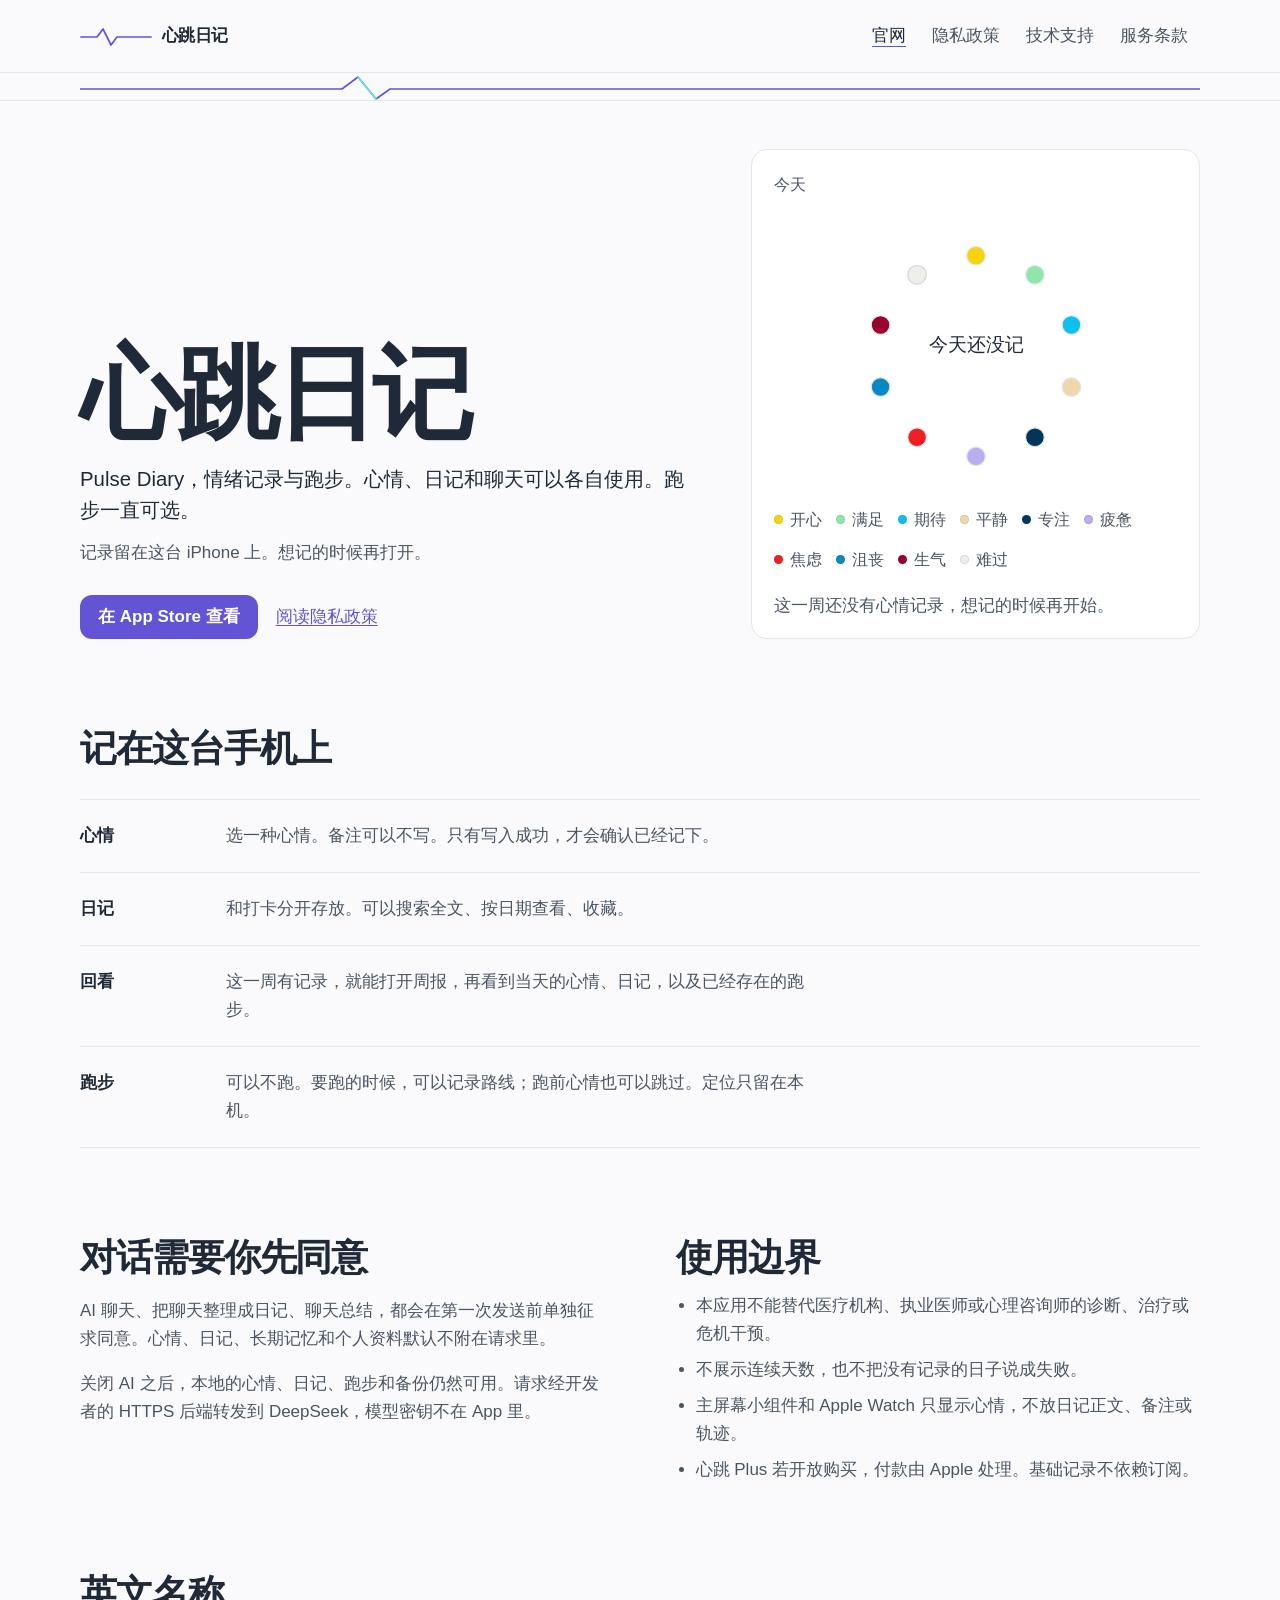
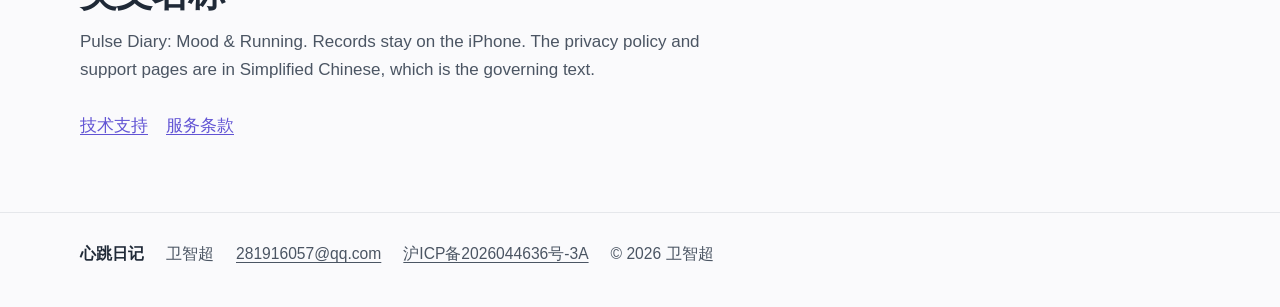
==== index.html @ 22ca3e9a "发布心跳日记官网、隐私政策与技术支持页。 给 App Store 和访客一组固定地址，正文与 App 内政策对齐。  Co-authored-by: Cursor <cursoragent@curso" ====
<!DOCTYPE html>
<html lang="zh-Hans">
<head>
  <meta charset="utf-8">
  <meta name="viewport" content="width=device-width, initial-scale=1">
  <title>心跳日记</title>
  <meta name="description" content="心跳日记是一款 iPhone 应用，用来记录心情、写日记，也可以跑步。记录留在这台手机上。">
  <meta name="theme-color" content="#FAFAFC">
  <link rel="icon" href="favicon.svg" type="image/svg+xml">
  <link rel="canonical" href="https://weizhichao1027-collab.github.io/heartbeat-diary/">
  <link rel="stylesheet" href="assets/site.css">
</head>
<body>
  <a class="skip" href="#content">跳到正文</a>
  <header class="site-header">
    <div class="wrap">
      <a class="brand" href="./">
        <svg viewBox="0 0 72 22" aria-hidden="true">
          <path d="M1 12h16l6-8 8 16 6-8h34" fill="none" stroke="#6254D4" stroke-width="1.7" stroke-linecap="round" stroke-linejoin="round"/>
        </svg>
        心跳日记
      </a>
      <nav class="nav" aria-label="网站">
        <a href="./" aria-current="page">官网</a>
        <a href="privacy/">隐私政策</a>
        <a href="support/">技术支持</a>
        <a href="terms/">服务条款</a>
      </nav>
    </div>
  </header>
  <div class="pulse-rule" aria-hidden="true">
    <svg viewBox="0 0 1120 28" preserveAspectRatio="none">
      <path d="M0 16H240l22 0 16-12 18 22 14-10H1120" fill="none" stroke="#6254D4" stroke-width="1.6" stroke-linejoin="round" stroke-linecap="round"/>
      <path d="M278 4l18 22" fill="none" stroke="#5BEFD4" stroke-width="1.6" stroke-linecap="round"/>
    </svg>
  </div>
  <main id="content">
    <div class="wrap">
      <section class="cover">
        <div>
          <h1>心跳日记</h1>
          <p class="lede">Pulse Diary，情绪记录与跑步。心情、日记和聊天可以各自使用。跑步一直可选。</p>
          <p class="note">记录留在这台 iPhone 上。想记的时候再打开。</p>
          <div class="actions">
            <a class="button" href="https://apps.apple.com/cn/app/id6761840824">在 App Store 查看</a>
            <a href="privacy/">阅读隐私政策</a>
          </div>
        </div>
        <aside class="sheet" aria-label="今天的记录示例">
          <p class="kicker">今天</p>
          <svg class="ring" viewBox="0 0 240 240" role="img" aria-label="十种心情围成一圈，中间写着今天还没记">
            <circle cx="120" cy="34" r="8" fill="#F7D30C" stroke="#E5E7EB"/>
            <circle cx="170.5" cy="50.4" r="8" fill="#8FE6AB" stroke="#E5E7EB"/>
            <circle cx="201.8" cy="93.4" r="8" fill="#0EC0F0" stroke="#E5E7EB"/>
            <circle cx="201.8" cy="146.6" r="8" fill="#EED7AB" stroke="#E5E7EB"/>
            <circle cx="170.5" cy="189.6" r="8" fill="#013656" stroke="#E5E7EB"/>
            <circle cx="120" cy="206" r="8" fill="#B9AFED" stroke="#E5E7EB"/>
            <circle cx="69.5" cy="189.6" r="8" fill="#F01F22" stroke="#E5E7EB"/>
            <circle cx="38.2" cy="146.6" r="8" fill="#0989C3" stroke="#E5E7EB"/>
            <circle cx="38.2" cy="93.4" r="8" fill="#99022E" stroke="#E5E7EB"/>
            <circle cx="69.5" cy="50.4" r="8" fill="#EEEFEA" stroke="#D1D5DB"/>
            <text x="120" y="116" text-anchor="middle" fill="#1F2937" font-size="16" font-family="PingFang SC, sans-serif">今天还没记</text>
          </svg>
          <ul class="moods">
            <li><span class="dot" style="background:#F7D30C"></span>开心</li>
            <li><span class="dot" style="background:#8FE6AB"></span>满足</li>
            <li><span class="dot" style="background:#0EC0F0"></span>期待</li>
            <li><span class="dot" style="background:#EED7AB"></span>平静</li>
            <li><span class="dot" style="background:#013656"></span>专注</li>
            <li><span class="dot" style="background:#B9AFED"></span>疲惫</li>
            <li><span class="dot" style="background:#F01F22"></span>焦虑</li>
            <li><span class="dot" style="background:#0989C3"></span>沮丧</li>
            <li><span class="dot" style="background:#99022E"></span>生气</li>
            <li><span class="dot" style="background:#EEEFEA"></span>难过</li>
          </ul>
          <p class="quiet">这一周还没有心情记录，想记的时候再开始。</p>
        </aside>
      </section>

      <section class="band">
        <h2>记在这台手机上</h2>
        <dl class="facts">
          <div>
            <dt>心情</dt>
            <dd>选一种心情。备注可以不写。只有写入成功，才会确认已经记下。</dd>
          </div>
          <div>
            <dt>日记</dt>
            <dd>和打卡分开存放。可以搜索全文、按日期查看、收藏。</dd>
          </div>
          <div>
            <dt>回看</dt>
            <dd>这一周有记录，就能打开周报，再看到当天的心情、日记，以及已经存在的跑步。</dd>
          </div>
          <div>
            <dt>跑步</dt>
            <dd>可以不跑。要跑的时候，可以记录路线；跑前心情也可以跳过。定位只留在本机。</dd>
          </div>
        </dl>
      </section>

      <section class="split">
        <div>
          <h2>对话需要你先同意</h2>
          <p>AI 聊天、把聊天整理成日记、聊天总结，都会在第一次发送前单独征求同意。心情、日记、长期记忆和个人资料默认不附在请求里。</p>
          <p>关闭 AI 之后，本地的心情、日记、跑步和备份仍然可用。请求经开发者的 HTTPS 后端转发到 DeepSeek，模型密钥不在 App 里。</p>
        </div>
        <div>
          <h2>使用边界</h2>
          <ul>
            <li>本应用不能替代医疗机构、执业医师或心理咨询师的诊断、治疗或危机干预。</li>
            <li>不展示连续天数，也不把没有记录的日子说成失败。</li>
            <li>主屏幕小组件和 Apple Watch 只显示心情，不放日记正文、备注或轨迹。</li>
            <li>心跳 Plus 若开放购买，付款由 Apple 处理。基础记录不依赖订阅。</li>
          </ul>
        </div>
      </section>

      <section class="band">
        <h2>英文名称</h2>
        <p class="note">Pulse Diary: Mood &amp; Running. Records stay on the iPhone. The privacy policy and support pages are in Simplified Chinese, which is the governing text.</p>
        <div class="actions">
          <a href="support/">技术支持</a>
          <a href="terms/">服务条款</a>
        </div>
      </section>
    </div>
  </main>
  <footer class="site-footer">
    <div class="wrap">
      <strong>心跳日记</strong>
      <span>卫智超</span>
      <a href="mailto:281916057@qq.com">281916057@qq.com</a>
      <a href="https://beian.miit.gov.cn/">沪ICP备2026044636号-3A</a>
      <span>© 2026 卫智超</span>
    </div>
  </footer>
</body>
</html>
---- assets/site.css ----
:root {
  --bg: #fafafc;
  --ink: #1f2937;
  --muted: #4b5563;
  --line: #e5e7eb;
  --card: #ffffff;
  --accent: #6254d4;
  --mint: #5befd4;
  --page: 1120px;
  --measure: 68ch;
  color-scheme: light;
  font-family: "SF Pro Rounded", "SF Pro Text", "PingFang SC", "Hiragino Sans GB", "Noto Sans SC", "Microsoft YaHei", sans-serif;
  font-size: 17px;
  line-height: 1.65;
  color: var(--ink);
  background: var(--bg);
}

*,
*::before,
*::after {
  box-sizing: border-box;
}

html {
  scroll-behavior: smooth;
  scroll-padding-top: 120px;
}

body {
  margin: 0;
  min-height: 100vh;
}

img,
svg {
  display: block;
  max-width: 100%;
}

a {
  color: var(--accent);
  text-decoration-thickness: 1px;
  text-underline-offset: 0.18em;
}

a:hover {
  text-decoration-thickness: 2px;
}

:focus-visible {
  outline: 2px solid var(--accent);
  outline-offset: 3px;
}

.skip {
  position: absolute;
  inset-inline-start: 16px;
  top: 8px;
  z-index: 5;
  transform: translateY(-140%);
  background: var(--ink);
  color: var(--bg);
  padding: 10px 14px;
  border-radius: 8px;
  text-decoration: none;
}

.skip:focus {
  transform: none;
}

.wrap {
  width: min(var(--page), calc(100% - 40px));
  margin-inline: auto;
}

.site-header {
  position: sticky;
  top: 0;
  z-index: 4;
  background: color-mix(in srgb, var(--bg) 92%, white);
  border-bottom: 1px solid var(--line);
}

.site-header .wrap {
  display: flex;
  flex-wrap: wrap;
  align-items: center;
  justify-content: space-between;
  gap: 8px 28px;
  min-height: 72px;
}

.brand {
  display: inline-flex;
  align-items: center;
  gap: 10px;
  min-height: 44px;
  color: var(--ink);
  font-weight: 700;
  letter-spacing: -0.03em;
  text-decoration: none;
}

.brand svg {
  width: 72px;
  height: 22px;
  flex: none;
}

.nav {
  display: flex;
  flex-wrap: wrap;
  align-items: center;
  gap: 2px;
}

.nav a {
  display: inline-flex;
  align-items: center;
  min-height: 44px;
  padding-inline: 12px;
  color: var(--muted);
  text-decoration: none;
}

.nav a[aria-current="page"] {
  color: var(--ink);
  text-decoration: underline;
  text-decoration-color: var(--accent);
  text-underline-offset: 0.28em;
}

.pulse-rule {
  height: 28px;
  border-bottom: 1px solid var(--line);
  background:
    linear-gradient(var(--bg), var(--bg)) padding-box;
}

.pulse-rule svg {
  width: min(var(--page), calc(100% - 40px));
  height: 28px;
  margin-inline: auto;
}

main {
  padding-block: 48px 72px;
}

.cover {
  display: grid;
  grid-template-columns: minmax(0, 1.15fr) minmax(280px, 0.85fr);
  gap: 56px 64px;
  align-items: end;
}

h1 {
  margin: 0;
  font-size: clamp(3.4rem, 8vw, 6.4rem);
  line-height: 0.92;
  letter-spacing: -0.045em;
  font-weight: 700;
}

.lede {
  max-width: 38rem;
  margin: 22px 0 0;
  font-size: 1.2rem;
  line-height: 1.55;
}

.note {
  max-width: 38rem;
  margin: 12px 0 0;
  color: var(--muted);
}

.actions {
  display: flex;
  flex-wrap: wrap;
  align-items: center;
  gap: 10px 18px;
  margin-top: 28px;
}

.button {
  display: inline-flex;
  align-items: center;
  justify-content: center;
  min-height: 44px;
  padding: 0 18px;
  border-radius: 12px;
  background: var(--accent);
  color: white;
  font-weight: 600;
  text-decoration: none;
}

.button:hover {
  background: #5146c4;
  text-decoration: none;
}

.sheet {
  border: 1px solid var(--line);
  border-radius: 16px;
  background: var(--card);
  padding: 22px 22px 18px;
}

.sheet p {
  margin: 0;
}

.sheet .kicker {
  color: var(--muted);
  font-size: 0.92rem;
}

.ring {
  width: min(100%, 280px);
  margin: 18px auto 8px;
}

.moods {
  display: flex;
  flex-wrap: wrap;
  gap: 8px 14px;
  margin: 8px 0 0;
  padding: 0;
  list-style: none;
}

.moods li {
  display: inline-flex;
  align-items: center;
  gap: 7px;
  min-height: 32px;
  color: var(--muted);
  font-size: 0.92rem;
}

.dot {
  width: 9px;
  height: 9px;
  border-radius: 50%;
  border: 1px solid color-mix(in srgb, var(--ink) 12%, transparent);
  flex: none;
}

.sheet .quiet {
  margin-top: 16px;
  color: var(--muted);
}

.band {
  margin-top: 88px;
}

h2 {
  margin: 0 0 8px;
  font-size: clamp(1.7rem, 3vw, 2.15rem);
  line-height: 1.2;
  letter-spacing: -0.03em;
}

.facts {
  margin: 28px 0 0;
  padding: 0;
}

.facts > div {
  display: grid;
  grid-template-columns: 7.5rem minmax(0, 1fr);
  gap: 18px;
  padding-block: 22px;
  border-top: 1px solid var(--line);
}

.facts > div:last-child {
  border-bottom: 1px solid var(--line);
}

.facts dt {
  font-weight: 700;
}

.facts dd {
  margin: 0;
  color: var(--muted);
  max-width: 62ch;
}

.split {
  display: grid;
  grid-template-columns: 1fr 1fr;
  gap: 48px 72px;
  margin-top: 88px;
}

.split p,
.prose p,
.stack p {
  color: var(--muted);
  max-width: var(--measure);
}

.split ul,
.prose ul {
  margin: 12px 0 0;
  padding-inline-start: 1.15rem;
  color: var(--muted);
  max-width: var(--measure);
}

.split li + li,
.prose li + li {
  margin-top: 8px;
}

.doc-title {
  max-width: calc(190px + 48px + var(--measure));
  margin-bottom: 36px;
}

.doc-title h1,
.doc h1 {
  font-size: clamp(2.4rem, 5vw, 3.6rem);
  letter-spacing: -0.04em;
}

.doc {
  display: grid;
  grid-template-columns: 190px minmax(0, var(--measure));
  gap: 48px;
  align-items: start;
}

.meta {
  margin: 14px 0 0;
  color: var(--muted);
}

.toc {
  position: sticky;
  top: 92px;
}

.toc ol {
  margin: 0;
  padding: 0;
  list-style: none;
}

.toc a {
  display: flex;
  align-items: center;
  min-height: 36px;
  color: var(--muted);
  text-decoration: none;
  font-size: 0.92rem;
  white-space: nowrap;
}

.toc a:hover,
.toc a:focus-visible {
  color: var(--ink);
}

.prose h2 {
  margin-top: 2.4rem;
  font-size: 1.35rem;
  scroll-margin-top: 120px;
}

.prose h3 {
  margin: 1.4rem 0 0.4rem;
  font-size: 1rem;
}

.mail {
  display: inline-flex;
  align-items: center;
  min-height: 44px;
  margin-top: 8px;
  font-weight: 600;
}

.qa {
  margin: 8px 0 0;
}

.qa > div {
  padding-block: 18px;
  border-top: 1px solid var(--line);
}

.qa > div:last-child {
  border-bottom: 1px solid var(--line);
}

.qa dt {
  font-weight: 700;
}

.qa dd {
  margin: 6px 0 0;
  color: var(--muted);
  max-width: var(--measure);
}

.site-footer {
  border-top: 1px solid var(--line);
  padding-block: 28px 40px;
  color: var(--muted);
  font-size: 0.92rem;
}

.site-footer .wrap {
  display: flex;
  flex-wrap: wrap;
  gap: 10px 22px;
  align-items: center;
}

.site-footer a {
  color: var(--muted);
}

.site-footer strong {
  color: var(--ink);
  font-weight: 700;
}

@media (max-width: 860px) {
  .cover,
  .split,
  .doc {
    grid-template-columns: 1fr;
  }

  .toc {
    position: static;
  }

  .toc ol {
    display: flex;
    flex-wrap: wrap;
    gap: 0 18px;
  }

  .toc li {
    flex: none;
  }

  .facts > div {
    grid-template-columns: 1fr;
    gap: 4px;
  }

  main {
    padding-block: 32px 56px;
  }

  .band,
  .split {
    margin-top: 56px;
  }
}

@media (max-width: 420px) {
  .wrap {
    width: min(var(--page), calc(100% - 28px));
  }

  h1 {
    font-size: 3.1rem;
  }
}

@media (prefers-reduced-motion: reduce) {
  html {
    scroll-behavior: auto;
  }

  .draw {
    animation: none;
  }
}

@media print {
  .site-header,
  .pulse-rule,
  .skip,
  .toc,
  .actions {
    display: none;
  }

  body {
    background: white;
  }

  a {
    color: var(--ink);
    text-decoration: none;
  }
}
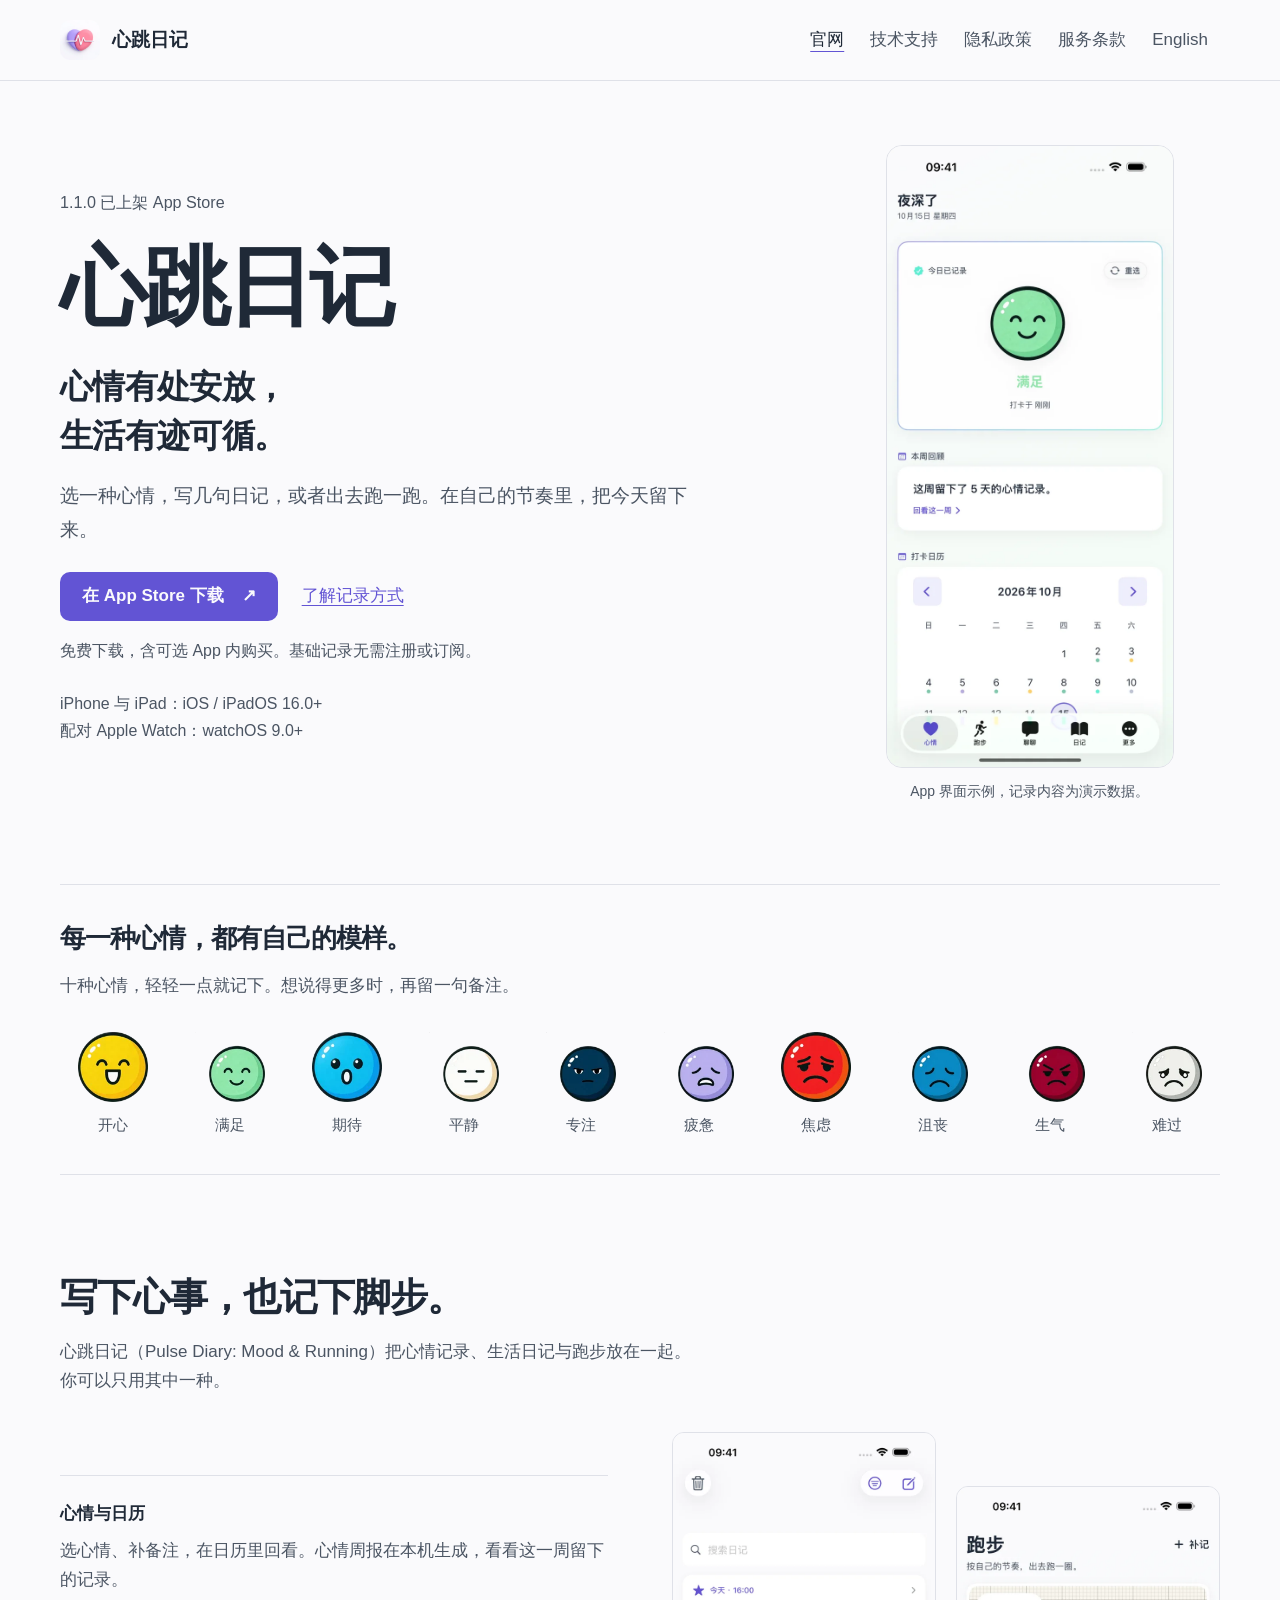
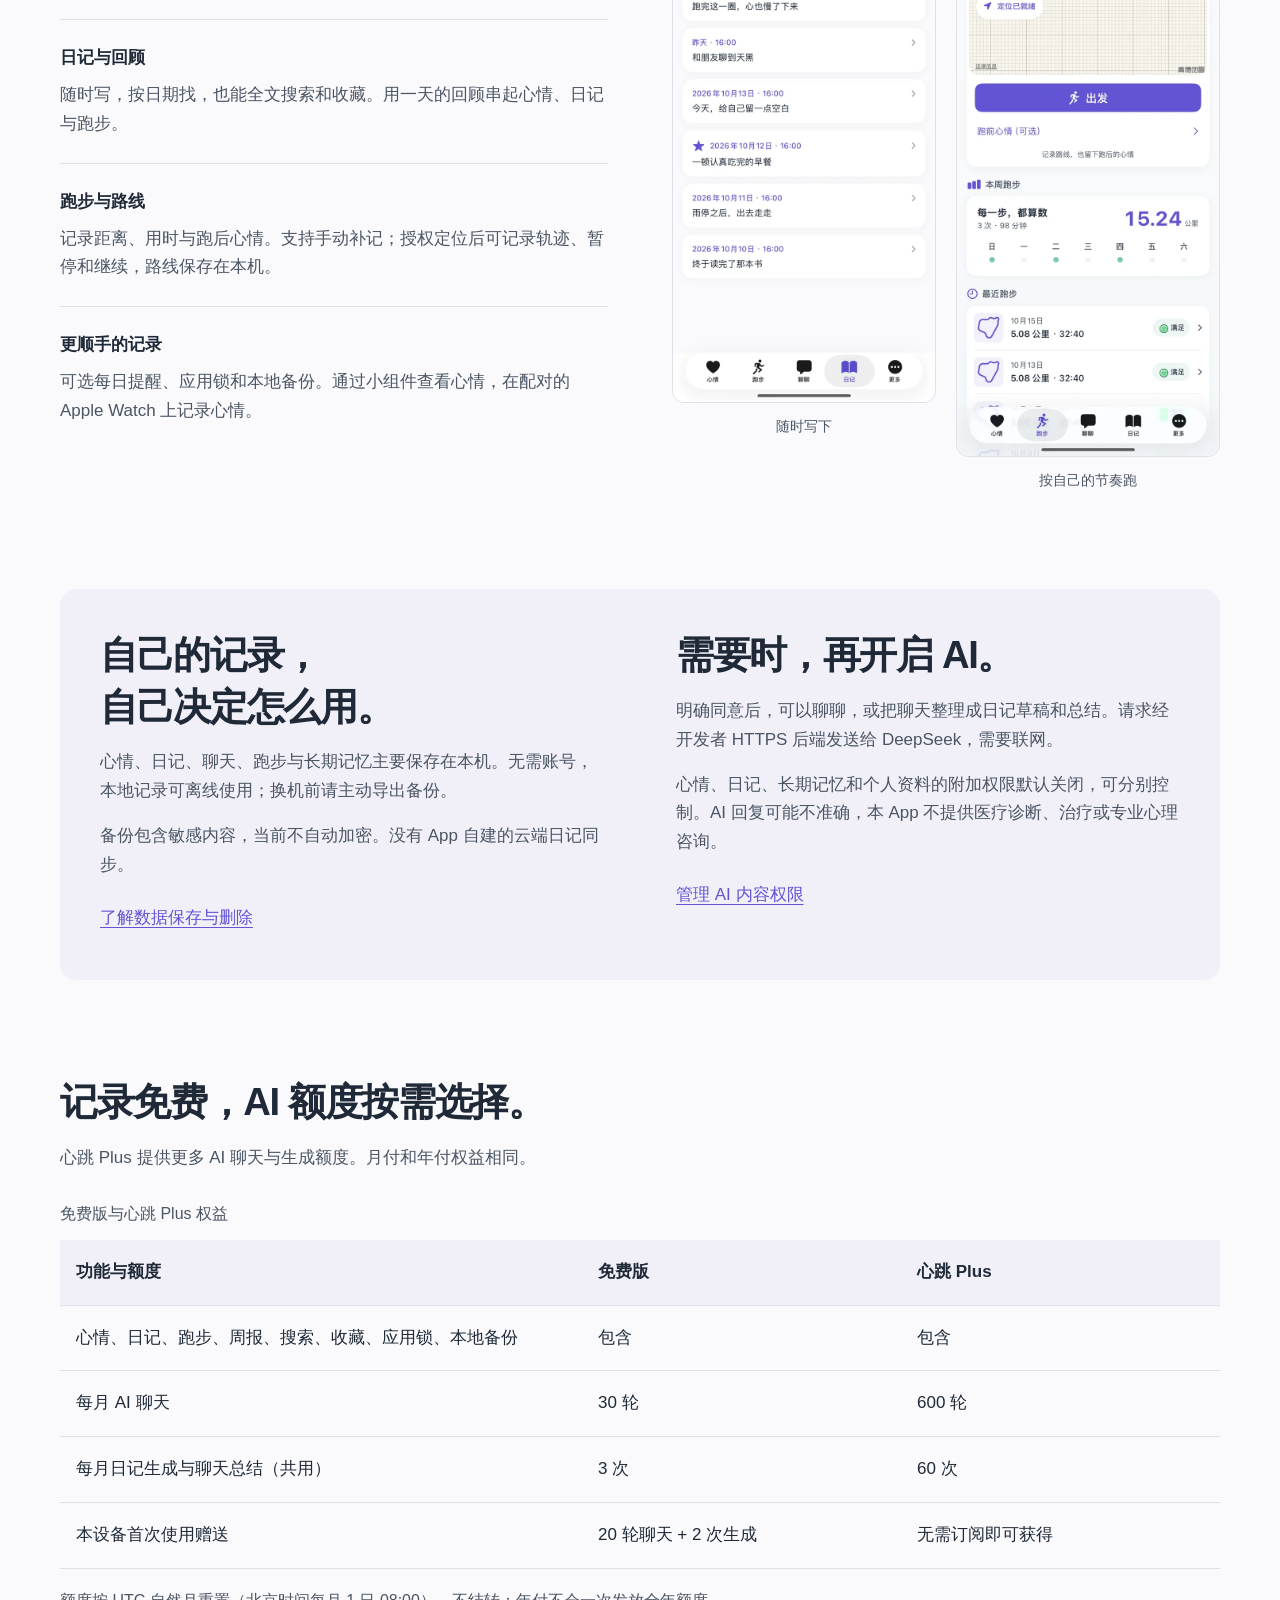
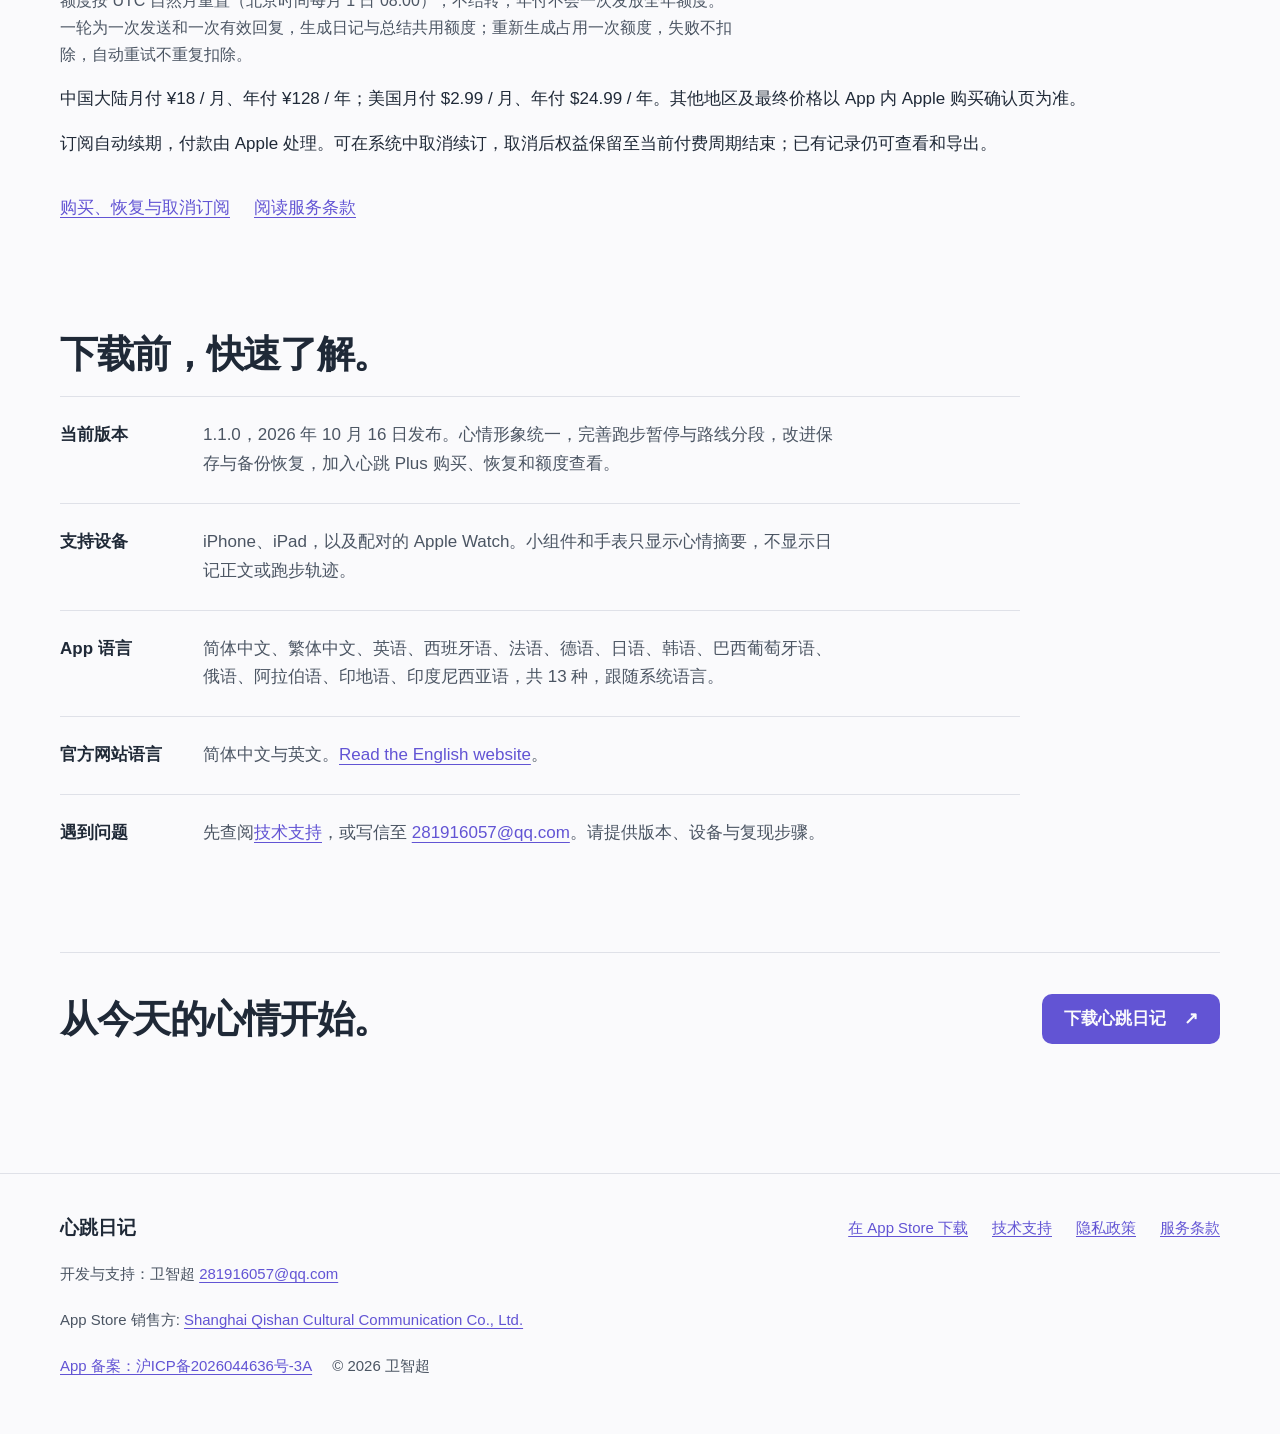
==== commit 0cd985ee: "Publish 1.1.0 launch website with bilingual support and search metadata" ====
--- a/index.html
+++ b/index.html
@@ -1,139 +1,203 @@
 <!DOCTYPE html>
 <html lang="zh-Hans">
 <head>
-  <meta charset="utf-8">
-  <meta name="viewport" content="width=device-width, initial-scale=1">
-  <title>心跳日记</title>
-  <meta name="description" content="心跳日记是一款 iPhone 应用，用来记录心情、写日记，也可以跑步。记录留在这台手机上。">
-  <meta name="theme-color" content="#FAFAFC">
-  <link rel="icon" href="favicon.svg" type="image/svg+xml">
-  <link rel="canonical" href="https://weizhichao1027-collab.github.io/heartbeat-diary/">
-  <link rel="stylesheet" href="assets/site.css">
+<meta charset="utf-8">
+<meta name="viewport" content="width=device-width, initial-scale=1">
+<title>心跳日记：情绪记录与跑步 | 官方网站与下载</title>
+<meta name="description" content="心跳日记 1.1.0 已上架 App Store。免费记录心情、写日记、保存跑步路线、回看心情周报；按需开启 AI 聊天与心跳 Plus。支持 iPhone、iPad 和配对 Apple Watch。">
+<meta name="robots" content="index, follow, max-image-preview:large">
+<meta name="theme-color" content="#fafafc">
+<meta name="apple-itunes-app" content="app-id=6761840824">
+<link rel="canonical" href="https://weizhichao1027-collab.github.io/heartbeat-diary/">
+<link rel="sitemap" type="application/xml" href="https://weizhichao1027-collab.github.io/heartbeat-diary/sitemap.xml">
+<link rel="alternate" hreflang="zh-Hans" href="https://weizhichao1027-collab.github.io/heartbeat-diary/">
+<link rel="alternate" hreflang="en" href="https://weizhichao1027-collab.github.io/heartbeat-diary/en/">
+<link rel="alternate" hreflang="x-default" href="https://weizhichao1027-collab.github.io/heartbeat-diary/">
+<link rel="icon" href="./favicon.svg" type="image/svg+xml">
+<link rel="apple-touch-icon" href="./assets/images/apple-touch-icon.png">
+<link rel="stylesheet" href="./assets/site.css">
+<meta property="og:type" content="website">
+<meta property="og:site_name" content="心跳日记 / Pulse Diary">
+<meta property="og:title" content="心跳日记：情绪记录与跑步 | 官方网站与下载">
+<meta property="og:description" content="心跳日记 1.1.0 已上架 App Store。免费记录心情、写日记、保存跑步路线、回看心情周报；按需开启 AI 聊天与心跳 Plus。支持 iPhone、iPad 和配对 Apple Watch。">
+<meta property="og:url" content="https://weizhichao1027-collab.github.io/heartbeat-diary/">
+<meta property="og:locale" content="zh_CN">
+<meta property="og:locale:alternate" content="en_US">
+<meta property="og:image" content="https://weizhichao1027-collab.github.io/heartbeat-diary/assets/images/social-zh.png">
+<meta property="og:image:width" content="1200">
+<meta property="og:image:height" content="630">
+<meta property="og:image:alt" content="心跳日记：情绪记录与跑步">
+<meta name="twitter:card" content="summary_large_image">
+<meta name="twitter:title" content="心跳日记：情绪记录与跑步 | 官方网站与下载">
+<meta name="twitter:description" content="心跳日记 1.1.0 已上架 App Store。免费记录心情、写日记、保存跑步路线、回看心情周报；按需开启 AI 聊天与心跳 Plus。支持 iPhone、iPad 和配对 Apple Watch。">
+<meta name="twitter:image" content="https://weizhichao1027-collab.github.io/heartbeat-diary/assets/images/social-zh.png">
+<script type="application/ld+json">{
+  "@context": "https://schema.org",
+  "@graph": [
+    {
+      "@type": "Organization",
+      "@id": "https://weizhichao1027-collab.github.io/heartbeat-diary/#publisher",
+      "name": "Shanghai Qishan Cultural Communication Co., Ltd.",
+      "url": "https://weizhichao1027-collab.github.io/heartbeat-diary/",
+      "sameAs": [
+        "https://apps.apple.com/developer/id1891134548"
+      ],
+      "contactPoint": {
+        "@type": "ContactPoint",
+        "contactType": "customer support",
+        "email": "281916057@qq.com",
+        "url": "https://weizhichao1027-collab.github.io/heartbeat-diary/support/"
+      }
+    },
+    {
+      "@type": "WebSite",
+      "@id": "https://weizhichao1027-collab.github.io/heartbeat-diary/#website",
+      "url": "https://weizhichao1027-collab.github.io/heartbeat-diary/",
+      "name": "心跳日记 / Pulse Diary",
+      "inLanguage": [
+        "zh-Hans",
+        "en"
+      ],
+      "publisher": {
+        "@id": "https://weizhichao1027-collab.github.io/heartbeat-diary/#publisher"
+      }
+    },
+    {
+      "@type": "WebPage",
+      "@id": "https://weizhichao1027-collab.github.io/heartbeat-diary/#webpage",
+      "url": "https://weizhichao1027-collab.github.io/heartbeat-diary/",
+      "name": "心跳日记：情绪记录与跑步 | 官方网站与下载",
+      "description": "心跳日记 1.1.0 已上架 App Store。免费记录心情、写日记、保存跑步路线、回看心情周报；按需开启 AI 聊天与心跳 Plus。支持 iPhone、iPad 和配对 Apple Watch。",
+      "inLanguage": "zh-Hans",
+      "dateModified": "2026-10-16",
+      "isPartOf": {
+        "@id": "https://weizhichao1027-collab.github.io/heartbeat-diary/#website"
+      },
+      "about": {
+        "@id": "https://weizhichao1027-collab.github.io/heartbeat-diary/#app"
+      }
+    },
+    {
+      "@type": "MobileApplication",
+      "@id": "https://weizhichao1027-collab.github.io/heartbeat-diary/#app",
+      "name": "心跳日记：情绪记录与跑步",
+      "alternateName": [
+        "心跳日记",
+        "Pulse Diary",
+        "HeartbeatDiary"
+      ],
+      "url": "https://weizhichao1027-collab.github.io/heartbeat-diary/",
+      "downloadUrl": "https://apps.apple.com/cn/app/id6761840824",
+      "installUrl": "https://apps.apple.com/cn/app/id6761840824",
+      "sameAs": [
+        "https://apps.apple.com/cn/app/id6761840824"
+      ],
+      "applicationCategory": "LifestyleApplication",
+      "operatingSystem": "iOS 16.0+, iPadOS 16.0+; companion app: watchOS 9.0+",
+      "softwareVersion": "1.1.0",
+      "dateModified": "2026-10-16",
+      "inLanguage": [
+        "zh-Hans",
+        "zh-Hant",
+        "en",
+        "es",
+        "fr",
+        "de",
+        "ja",
+        "ko",
+        "pt-BR",
+        "ru",
+        "ar",
+        "hi",
+        "id"
+      ],
+      "image": "https://weizhichao1027-collab.github.io/heartbeat-diary/assets/images/app-icon.webp",
+      "screenshot": "https://weizhichao1027-collab.github.io/heartbeat-diary/assets/images/mood-zh-Hans.webp",
+      "description": "心跳日记 1.1.0 已上架 App Store。免费记录心情、写日记、保存跑步路线、回看心情周报；按需开启 AI 聊天与心跳 Plus。支持 iPhone、iPad 和配对 Apple Watch。",
+      "isAccessibleForFree": true,
+      "offers": {
+        "@type": "Offer",
+        "price": "0",
+        "priceCurrency": "CNY",
+        "url": "https://apps.apple.com/cn/app/id6761840824",
+        "description": "免费下载；含可选的 App 内自动续期订阅。"
+      },
+      "author": {
+        "@type": "Person",
+        "name": "卫智超"
+      },
+      "publisher": {
+        "@id": "https://weizhichao1027-collab.github.io/heartbeat-diary/#publisher"
+      }
+    }
+  ]
+}</script>
 </head>
 <body>
-  <a class="skip" href="#content">跳到正文</a>
-  <header class="site-header">
-    <div class="wrap">
-      <a class="brand" href="./">
-        <svg viewBox="0 0 72 22" aria-hidden="true">
-          <path d="M1 12h16l6-8 8 16 6-8h34" fill="none" stroke="#6254D4" stroke-width="1.7" stroke-linecap="round" stroke-linejoin="round"/>
-        </svg>
-        心跳日记
-      </a>
-      <nav class="nav" aria-label="网站">
-        <a href="./" aria-current="page">官网</a>
-        <a href="privacy/">隐私政策</a>
-        <a href="support/">技术支持</a>
-        <a href="terms/">服务条款</a>
-      </nav>
-    </div>
-  </header>
-  <div class="pulse-rule" aria-hidden="true">
-    <svg viewBox="0 0 1120 28" preserveAspectRatio="none">
-      <path d="M0 16H240l22 0 16-12 18 22 14-10H1120" fill="none" stroke="#6254D4" stroke-width="1.6" stroke-linejoin="round" stroke-linecap="round"/>
-      <path d="M278 4l18 22" fill="none" stroke="#5BEFD4" stroke-width="1.6" stroke-linecap="round"/>
-    </svg>
+<a class="skip" href="#content">跳到正文</a>
+<header class="site-header"><div class="wrap"><a class="brand" href="./"><img src="./assets/images/app-icon.webp" width="40" height="40" alt="">心跳日记</a><nav class="nav" aria-label="网站导航"><a href="./" aria-current="page">官网</a><a href="./support/">技术支持</a><a href="./privacy/">隐私政策</a><a href="./terms/">服务条款</a><a href="./en/" lang="en" hreflang="en">English</a></nav></div></header>
+<main id="content" class="wrap" tabindex="-1"><section class="cover">
+  <div class="cover-copy">
+    <p class="release">1.1.0 已上架 App Store</p>
+    <h1>心跳日记</h1>
+    <p class="hero-line">心情有处安放，<br>生活有迹可循。</p>
+    <p class="lede">选一种心情，写几句日记，或者出去跑一跑。在自己的节奏里，把今天留下来。</p>
+    <div class="actions"><a class="button" href="https://apps.apple.com/cn/app/id6761840824">在 App Store 下载 <span aria-hidden="true">↗</span></a><a href="#features">了解记录方式</a></div>
+    <p class="note">免费下载，含可选 App 内购买。基础记录无需注册或订阅。</p>
+    <p class="compatibility">iPhone 与 iPad：iOS / iPadOS 16.0+<br>配对 Apple Watch：watchOS 9.0+</p>
   </div>
-  <main id="content">
-    <div class="wrap">
-      <section class="cover">
-        <div>
-          <h1>心跳日记</h1>
-          <p class="lede">Pulse Diary，情绪记录与跑步。心情、日记和聊天可以各自使用。跑步一直可选。</p>
-          <p class="note">记录留在这台 iPhone 上。想记的时候再打开。</p>
-          <div class="actions">
-            <a class="button" href="https://apps.apple.com/cn/app/id6761840824">在 App Store 查看</a>
-            <a href="privacy/">阅读隐私政策</a>
-          </div>
-        </div>
-        <aside class="sheet" aria-label="今天的记录示例">
-          <p class="kicker">今天</p>
-          <svg class="ring" viewBox="0 0 240 240" role="img" aria-label="十种心情围成一圈，中间写着今天还没记">
-            <circle cx="120" cy="34" r="8" fill="#F7D30C" stroke="#E5E7EB"/>
-            <circle cx="170.5" cy="50.4" r="8" fill="#8FE6AB" stroke="#E5E7EB"/>
-            <circle cx="201.8" cy="93.4" r="8" fill="#0EC0F0" stroke="#E5E7EB"/>
-            <circle cx="201.8" cy="146.6" r="8" fill="#EED7AB" stroke="#E5E7EB"/>
-            <circle cx="170.5" cy="189.6" r="8" fill="#013656" stroke="#E5E7EB"/>
-            <circle cx="120" cy="206" r="8" fill="#B9AFED" stroke="#E5E7EB"/>
-            <circle cx="69.5" cy="189.6" r="8" fill="#F01F22" stroke="#E5E7EB"/>
-            <circle cx="38.2" cy="146.6" r="8" fill="#0989C3" stroke="#E5E7EB"/>
-            <circle cx="38.2" cy="93.4" r="8" fill="#99022E" stroke="#E5E7EB"/>
-            <circle cx="69.5" cy="50.4" r="8" fill="#EEEFEA" stroke="#D1D5DB"/>
-            <text x="120" y="116" text-anchor="middle" fill="#1F2937" font-size="16" font-family="PingFang SC, sans-serif">今天还没记</text>
-          </svg>
-          <ul class="moods">
-            <li><span class="dot" style="background:#F7D30C"></span>开心</li>
-            <li><span class="dot" style="background:#8FE6AB"></span>满足</li>
-            <li><span class="dot" style="background:#0EC0F0"></span>期待</li>
-            <li><span class="dot" style="background:#EED7AB"></span>平静</li>
-            <li><span class="dot" style="background:#013656"></span>专注</li>
-            <li><span class="dot" style="background:#B9AFED"></span>疲惫</li>
-            <li><span class="dot" style="background:#F01F22"></span>焦虑</li>
-            <li><span class="dot" style="background:#0989C3"></span>沮丧</li>
-            <li><span class="dot" style="background:#99022E"></span>生气</li>
-            <li><span class="dot" style="background:#EEEFEA"></span>难过</li>
-          </ul>
-          <p class="quiet">这一周还没有心情记录，想记的时候再开始。</p>
-        </aside>
-      </section>
-
-      <section class="band">
-        <h2>记在这台手机上</h2>
-        <dl class="facts">
-          <div>
-            <dt>心情</dt>
-            <dd>选一种心情。备注可以不写。只有写入成功，才会确认已经记下。</dd>
-          </div>
-          <div>
-            <dt>日记</dt>
-            <dd>和打卡分开存放。可以搜索全文、按日期查看、收藏。</dd>
-          </div>
-          <div>
-            <dt>回看</dt>
-            <dd>这一周有记录，就能打开周报，再看到当天的心情、日记，以及已经存在的跑步。</dd>
-          </div>
-          <div>
-            <dt>跑步</dt>
-            <dd>可以不跑。要跑的时候，可以记录路线；跑前心情也可以跳过。定位只留在本机。</dd>
-          </div>
-        </dl>
-      </section>
-
-      <section class="split">
-        <div>
-          <h2>对话需要你先同意</h2>
-          <p>AI 聊天、把聊天整理成日记、聊天总结，都会在第一次发送前单独征求同意。心情、日记、长期记忆和个人资料默认不附在请求里。</p>
-          <p>关闭 AI 之后，本地的心情、日记、跑步和备份仍然可用。请求经开发者的 HTTPS 后端转发到 DeepSeek，模型密钥不在 App 里。</p>
-        </div>
-        <div>
-          <h2>使用边界</h2>
-          <ul>
-            <li>本应用不能替代医疗机构、执业医师或心理咨询师的诊断、治疗或危机干预。</li>
-            <li>不展示连续天数，也不把没有记录的日子说成失败。</li>
-            <li>主屏幕小组件和 Apple Watch 只显示心情，不放日记正文、备注或轨迹。</li>
-            <li>心跳 Plus 若开放购买，付款由 Apple 处理。基础记录不依赖订阅。</li>
-          </ul>
-        </div>
-      </section>
-
-      <section class="band">
-        <h2>英文名称</h2>
-        <p class="note">Pulse Diary: Mood &amp; Running. Records stay on the iPhone. The privacy policy and support pages are in Simplified Chinese, which is the governing text.</p>
-        <div class="actions">
-          <a href="support/">技术支持</a>
-          <a href="terms/">服务条款</a>
-        </div>
-      </section>
-    </div>
-  </main>
-  <footer class="site-footer">
-    <div class="wrap">
-      <strong>心跳日记</strong>
-      <span>卫智超</span>
-      <a href="mailto:281916057@qq.com">281916057@qq.com</a>
-      <a href="https://beian.miit.gov.cn/">沪ICP备2026044636号-3A</a>
-      <span>© 2026 卫智超</span>
-    </div>
-  </footer>
+  <figure class="app-preview"><img src="./assets/images/mood-zh-Hans.webp" width="660" height="1434" fetchpriority="high" alt="心跳日记实际界面：今日心情、近一周记录与心情日历"><figcaption>App 界面示例，记录内容为演示数据。</figcaption></figure>
+</section>
+
+<section class="mood-section" aria-labelledby="mood-title">
+  <h2 id="mood-title">每一种心情，都有自己的模样。</h2>
+  <p>十种心情，轻轻一点就记下。想说得更多时，再留一句备注。</p>
+  <ul class="mood-strip">
+    <li><img src="./assets/images/mood-happy.webp" width="80" height="80" loading="lazy" alt="">开心</li>
+    <li><img src="./assets/images/mood-satisfied.webp" width="80" height="80" loading="lazy" alt="">满足</li>
+    <li><img src="./assets/images/mood-hopeful.webp" width="80" height="80" loading="lazy" alt="">期待</li>
+    <li><img src="./assets/images/mood-calm.webp" width="80" height="80" loading="lazy" alt="">平静</li>
+    <li><img src="./assets/images/mood-focused.webp" width="80" height="80" loading="lazy" alt="">专注</li>
+    <li><img src="./assets/images/mood-tired.webp" width="80" height="80" loading="lazy" alt="">疲惫</li>
+    <li><img src="./assets/images/mood-anxious.webp" width="80" height="80" loading="lazy" alt="">焦虑</li>
+    <li><img src="./assets/images/mood-depressed.webp" width="80" height="80" loading="lazy" alt="">沮丧</li>
+    <li><img src="./assets/images/mood-angry.webp" width="80" height="80" loading="lazy" alt="">生气</li>
+    <li><img src="./assets/images/mood-sad.webp" width="80" height="80" loading="lazy" alt="">难过</li>
+  </ul>
+</section>
+
+<section class="band" id="features">
+  <h2>写下心事，也记下脚步。</h2>
+  <p class="section-intro">心跳日记（Pulse Diary: Mood &amp; Running）把心情记录、生活日记与跑步放在一起。你可以只用其中一种。</p>
+  <div class="feature-layout"><dl class="facts">
+    <div><dt>心情与日历</dt><dd>选心情、补备注，在日历里回看。心情周报在本机生成，看看这一周留下的记录。</dd></div>
+    <div><dt>日记与回顾</dt><dd>随时写，按日期找，也能全文搜索和收藏。用一天的回顾串起心情、日记与跑步。</dd></div>
+    <div><dt>跑步与路线</dt><dd>记录距离、用时与跑后心情。支持手动补记；授权定位后可记录轨迹、暂停和继续，路线保存在本机。</dd></div>
+    <div><dt>更顺手的记录</dt><dd>可选每日提醒、应用锁和本地备份。通过小组件查看心情，在配对的 Apple Watch 上记录心情。</dd></div>
+  </dl><div class="screen-pair"><figure><img src="./assets/images/diary-zh-Hans.webp" width="660" height="1434" loading="lazy" alt="日记列表实际界面"><figcaption>随时写下</figcaption></figure><figure><img src="./assets/images/running-zh-Hans.webp" width="660" height="1434" loading="lazy" alt="跑步记录实际界面"><figcaption>按自己的节奏跑</figcaption></figure></div></div>
+</section>
+
+<section class="split band" id="privacy">
+  <div><h2>自己的记录，<br>自己决定怎么用。</h2><p>心情、日记、聊天、跑步与长期记忆主要保存在本机。无需账号，本地记录可离线使用；换机前请主动导出备份。</p><p>备份包含敏感内容，当前不自动加密。没有 App 自建的云端日记同步。</p><a href="./privacy/">了解数据保存与删除</a></div>
+  <div><h2>需要时，再开启 AI。</h2><p>明确同意后，可以聊聊，或把聊天整理成日记草稿和总结。请求经开发者 HTTPS 后端发送给 DeepSeek，需要联网。</p><p>心情、日记、长期记忆和个人资料的附加权限默认关闭，可分别控制。AI 回复可能不准确，本 App 不提供医疗诊断、治疗或专业心理咨询。</p><a href="./support/#ai-permissions">管理 AI 内容权限</a></div>
+</section>
+
+<section class="band" id="plus"><h2>记录免费，AI 额度按需选择。</h2><p class="section-intro">心跳 Plus 提供更多 AI 聊天与生成额度。月付和年付权益相同。</p>
+<div class="table-scroll" tabindex="0" role="region" aria-label="免费版与心跳 Plus 权益"><table><caption>免费版与心跳 Plus 权益</caption><thead><tr><th scope="col">功能与额度</th><th scope="col">免费版</th><th scope="col">心跳 Plus</th></tr></thead><tbody><tr><th scope="row">心情、日记、跑步、周报、搜索、收藏、应用锁、本地备份</th><td>包含</td><td>包含</td></tr><tr><th scope="row">每月 AI 聊天</th><td>30 轮</td><td>600 轮</td></tr><tr><th scope="row">每月日记生成与聊天总结（共用）</th><td>3 次</td><td>60 次</td></tr><tr><th scope="row">本设备首次使用赠送</th><td>20 轮聊天 + 2 次生成</td><td>无需订阅即可获得</td></tr></tbody></table></div>
+<p class="note">额度按 UTC 自然月重置（北京时间每月 1 日 08:00），不结转；年付不会一次发放全年额度。一轮为一次发送和一次有效回复，生成日记与总结共用额度；重新生成占用一次额度，失败不扣除，自动重试不重复扣除。</p>
+<p>中国大陆月付 ¥18 / 月、年付 ¥128 / 年；美国月付 $2.99 / 月、年付 $24.99 / 年。其他地区及最终价格以 App 内 Apple 购买确认页为准。</p>
+<p>订阅自动续期，付款由 Apple 处理。可在系统中取消续订，取消后权益保留至当前付费周期结束；已有记录仍可查看和导出。</p>
+<div class="actions"><a href="./support/#subscriptions">购买、恢复与取消订阅</a><a href="./terms/">阅读服务条款</a></div></section>
+
+<section class="band product-facts" id="about"><h2>下载前，快速了解。</h2><dl class="facts">
+<div><dt>当前版本</dt><dd>1.1.0，2026 年 10 月 16 日发布。心情形象统一，完善跑步暂停与路线分段，改进保存与备份恢复，加入心跳 Plus 购买、恢复和额度查看。</dd></div>
+<div><dt>支持设备</dt><dd>iPhone、iPad，以及配对的 Apple Watch。小组件和手表只显示心情摘要，不显示日记正文或跑步轨迹。</dd></div>
+<div><dt>App 语言</dt><dd>简体中文、繁体中文、英语、西班牙语、法语、德语、日语、韩语、巴西葡萄牙语、俄语、阿拉伯语、印地语、印度尼西亚语，共 13 种，跟随系统语言。</dd></div>
+<div><dt>官方网站语言</dt><dd>简体中文与英文。<a href="./en/" lang="en">Read the English website</a>。</dd></div>
+<div><dt>遇到问题</dt><dd>先查阅<a href="./support/">技术支持</a>，或写信至 <a href="mailto:281916057@qq.com">281916057@qq.com</a>。请提供版本、设备与复现步骤。</dd></div>
+</dl></section>
+<section class="download-band"><h2>从今天的心情开始。</h2><a class="button" href="https://apps.apple.com/cn/app/id6761840824">下载心跳日记 <span aria-hidden="true">↗</span></a></section>
+</main>
+<footer class="site-footer"><div class="wrap"><div class="footer-top"><strong>心跳日记</strong><a href="https://apps.apple.com/cn/app/id6761840824">在 App Store 下载</a><a href="./support/">技术支持</a><a href="./privacy/">隐私政策</a><a href="./terms/">服务条款</a></div><p>开发与支持：卫智超 <a href="mailto:281916057@qq.com">281916057@qq.com</a></p><p>App Store 销售方: <a href="https://apps.apple.com/developer/id1891134548">Shanghai Qishan Cultural Communication Co., Ltd.</a></p><p><a href="https://beian.miit.gov.cn/">App 备案：沪ICP备2026044636号-3A</a> <span>© 2026 卫智超</span></p></div></footer>
 </body>
 </html>
--- a/assets/site.css
+++ b/assets/site.css
@@ -2,509 +2,157 @@
   --bg: #fafafc;
   --ink: #1f2937;
   --muted: #4b5563;
-  --line: #e5e7eb;
-  --card: #ffffff;
+  --line: #dfe1e8;
+  --card: #f1f0f8;
   --accent: #6254d4;
-  --mint: #5befd4;
-  --page: 1120px;
+  --accent-hover: #5146b5;
+  --page: 1160px;
   --measure: 68ch;
   color-scheme: light;
-  font-family: "SF Pro Rounded", "SF Pro Text", "PingFang SC", "Hiragino Sans GB", "Noto Sans SC", "Microsoft YaHei", sans-serif;
+  font-family: -apple-system, BlinkMacSystemFont, "SF Pro Rounded", "SF Pro Text", "PingFang SC", "Hiragino Sans GB", "Microsoft YaHei", sans-serif;
   font-size: 17px;
-  line-height: 1.65;
+  line-height: 1.7;
   color: var(--ink);
   background: var(--bg);
 }
-
-*,
-*::before,
-*::after {
-  box-sizing: border-box;
+*, *::before, *::after { box-sizing: border-box; }
+html { scroll-behavior: smooth; scroll-padding-top: 110px; }
+body { margin: 0; min-block-size: 100vh; }
+img, svg { display: block; max-inline-size: 100%; }
+img { block-size: auto; }
+a { color: var(--accent); text-underline-offset: .22em; text-decoration-thickness: 1px; }
+a:hover { text-decoration-thickness: 2px; }
+:focus-visible { outline: 3px solid var(--accent); outline-offset: 4px; }
+main:focus { outline: none; }
+.skip { position: absolute; inset-inline-start: 16px; inset-block-start: 8px; z-index: 5; transform: translateY(-160%); background: var(--ink); color: var(--bg); padding: 10px 16px; text-decoration: none; }
+.skip:focus { transform: none; }
+.wrap { inline-size: min(var(--page), calc(100% - 64px)); margin-inline: auto; }
+.site-header { position: sticky; inset-block-start: 0; z-index: 4; background: var(--bg); border-block-end: 1px solid var(--line); }
+.site-header .wrap { display: flex; flex-wrap: wrap; align-items: center; justify-content: space-between; gap: 4px 24px; min-block-size: 80px; }
+.brand { display: inline-flex; align-items: center; gap: 12px; min-block-size: 52px; font-weight: 700; font-size: 1.1rem; color: var(--ink); text-decoration: none; }
+.brand img { inline-size: 40px; block-size: 40px; border-radius: 10px; }
+.nav { display: flex; flex-wrap: wrap; gap: 2px; }
+.nav a { display: inline-flex; align-items: center; min-block-size: 44px; padding-inline: 12px; color: var(--muted); text-decoration: none; }
+.nav a[aria-current="page"] { color: var(--ink); text-decoration: underline; text-decoration-color: var(--accent); text-underline-offset: .35em; }
+main { padding-block: 64px 88px; }
+h1, h2, h3 { color: var(--ink); }
+h1 { margin: 0; font-size: clamp(3.1rem, 6.8vw, 5.7rem); line-height: 1.12; letter-spacing: -.045em; }
+h2 { margin: 0 0 16px; font-size: clamp(1.6rem, 3vw, 2.25rem); line-height: 1.35; letter-spacing: -.035em; }
+h3 { font-size: 1.1rem; line-height: 1.5; }
+p { margin-block: 16px; }
+.cover { display: grid; grid-template-columns: minmax(0, 1.3fr) minmax(0, .7fr); align-items: center; gap: 72px; }
+.cover-copy { padding-block: 20px; }
+.release { margin-block: 0 22px; color: var(--muted); font-size: .95rem; }
+.hero-line { margin-block: 26px 18px; font-size: clamp(1.5rem, 2.6vw, 2rem); font-weight: 600; line-height: 1.5; letter-spacing: -.02em; }
+.lede { max-inline-size: 39rem; font-size: 1.12rem; line-height: 1.75; color: var(--muted); }
+.note, .compatibility, figcaption { color: var(--muted); font-size: .94rem; }
+.note { max-inline-size: 76ch; }
+.compatibility { margin-block-start: 26px; }
+.actions { display: flex; flex-wrap: wrap; align-items: center; gap: 10px 24px; margin-block: 26px 16px; }
+.actions a { display: inline-flex; align-items: center; min-block-size: 48px; }
+.button { display: inline-flex; align-items: center; justify-content: center; gap: 18px; min-block-size: 50px; padding: 10px 22px; border-radius: 10px; background: var(--accent); color: var(--bg); font-weight: 600; text-decoration: none; text-align: center; }
+.button:hover { background: var(--accent-hover); text-decoration: none; }
+figure { margin: 0; }
+.app-preview { justify-self: center; inline-size: min(100%, 288px); }
+.app-preview img { border: 1px solid var(--line); border-radius: 16px; }
+figcaption { margin-block-start: 12px; font-size: .82rem; text-align: center; }
+.mood-section { margin-block-start: 80px; padding-block: 36px; border-block: 1px solid var(--line); }
+.mood-section h2 { font-size: 1.5rem; }
+.mood-section p { color: var(--muted); }
+.mood-strip { display: grid; grid-template-columns: repeat(10, minmax(0, 1fr)); padding: 0; margin: 32px 0 0; gap: 12px; list-style: none; }
+.mood-strip li { display: grid; justify-items: center; gap: 10px; font-size: .88rem; color: var(--muted); }
+.mood-strip img { inline-size: 70px; block-size: 70px; object-fit: contain; }
+.band { margin-block-start: 96px; }
+.section-intro { max-inline-size: 68ch; color: var(--muted); }
+.feature-layout { display: grid; grid-template-columns: minmax(0, 1fr) minmax(0, 1fr); align-items: center; gap: 64px; margin-block-start: 36px; }
+.facts { margin: 0; }
+.facts > div { display: grid; grid-template-columns: 7rem minmax(0, 1fr); gap: 24px; padding-block: 24px; border-block-start: 1px solid var(--line); }
+.facts dt { font-weight: 650; }
+.facts dd { margin: 0; color: var(--muted); max-inline-size: 68ch; }
+.feature-layout .facts > div { grid-template-columns: 1fr; gap: 8px; }
+.screen-pair { display: grid; grid-template-columns: repeat(2, minmax(0, 1fr)); gap: 20px; }
+.screen-pair img { border: 1px solid var(--line); border-radius: 12px; }
+.screen-pair figure:nth-child(2) { margin-block-start: 54px; }
+.split { display: grid; grid-template-columns: repeat(2, minmax(0, 1fr)); gap: 48px 72px; padding: 40px; background: var(--card); border-radius: 16px; }
+.split p { color: var(--muted); }
+.split a { display: inline-flex; align-items: center; min-block-size: 44px; }
+.table-scroll { overflow-x: auto; margin-block: 28px 18px; }
+table { inline-size: 100%; border-collapse: collapse; text-align: start; }
+caption { text-align: start; margin-block-end: 12px; color: var(--muted); font-size: .94rem; }
+th, td { border-block-end: 1px solid var(--line); padding: 18px 16px; text-align: start; }
+thead { background: var(--card); }
+tbody th { inline-size: 45%; font-weight: 500; }
+td { inline-size: 27.5%; }
+.product-facts { max-inline-size: 960px; }
+.download-band { display: flex; flex-wrap: wrap; align-items: center; justify-content: space-between; gap: 24px; margin-block-start: 80px; padding-block: 40px; border-block-start: 1px solid var(--line); }
+.download-band h2 { margin: 0; }
+.doc-title { max-inline-size: 900px; margin-block-end: 48px; }
+.doc-title h1 { font-size: clamp(2.4rem, 5vw, 3.6rem); }
+.meta { color: var(--muted); }
+.doc { display: grid; grid-template-columns: 210px minmax(0, 1fr); gap: 56px; align-items: start; }
+.toc { position: sticky; inset-block-start: 104px; max-block-size: calc(100vh - 128px); overflow-y: auto; padding: 4px; }
+.toc ol { margin: 0; padding: 0; list-style: none; }
+.toc a { display: flex; align-items: center; min-block-size: 44px; padding-block: 6px; color: var(--muted); text-decoration: none; font-size: .92rem; }
+.toc a:hover { color: var(--accent); text-decoration: underline; }
+.prose { min-inline-size: 0; max-inline-size: var(--measure); }
+.prose h2 { margin-block: 48px 18px; font-size: 1.5rem; }
+.prose > h2:first-child, .prose > section:first-child > h2:first-child { margin-block-start: 0; }
+.prose h3 { margin-block: 24px 10px; }
+.prose p, .prose li { color: var(--muted); overflow-wrap: anywhere; }
+.prose ul { padding-inline-start: 1.3rem; }
+.prose li + li { margin-block-start: 8px; }
+.answer { padding-block: 14px; border-block-start: 1px solid var(--line); }
+.answer h3 { margin-block: 0 10px; }
+.answer p { margin-block: 0 8px; }
+.mail { display: inline-flex; align-items: center; min-block-size: 44px; }
+.policy-summary { padding: 24px; background: var(--card); border-radius: 12px; }
+.policy-summary h2 { margin-block-start: 0; }
+.site-footer { border-block-start: 1px solid var(--line); padding-block: 32px 44px; color: var(--muted); font-size: .88rem; }
+.footer-top { display: flex; flex-wrap: wrap; align-items: center; gap: 4px 24px; }
+.footer-top strong { color: var(--ink); margin-inline-end: auto; font-size: 1.1rem; }
+.site-footer a { display: inline-flex; align-items: center; min-block-size: 44px; overflow-wrap: anywhere; }
+.site-footer p { margin-block: 2px; }
+.site-footer span { margin-inline-start: 16px; }
+@media (max-width: 900px) {
+  .cover { gap: 32px; }
+  .feature-layout { gap: 32px; }
+  .split { padding: 28px; gap: 32px; }
+  .doc { grid-template-columns: 1fr; gap: 28px; }
+  .toc { position: static; max-block-size: none; overflow: visible; }
+  .toc ol { display: flex; flex-wrap: wrap; gap: 0 24px; }
+  .toc a { white-space: normal; }
+  .mood-strip { grid-template-columns: repeat(5, minmax(0, 1fr)); gap: 20px; }
 }
-
-html {
-  scroll-behavior: smooth;
-  scroll-padding-top: 120px;
+@media (max-width: 650px) {
+  .wrap { inline-size: calc(100% - 36px); }
+  .site-header { position: static; }
+  .site-header .wrap { padding-block: 10px; gap: 8px; }
+  .nav { inline-size: 100%; justify-content: space-between; }
+  .nav a { padding-inline: 6px; font-size: .88rem; }
+  html { scroll-padding-top: 24px; }
+  main { padding-block: 32px 56px; }
+  .cover, .split, .feature-layout { grid-template-columns: 1fr; }
+  .cover { gap: 28px; }
+  .app-preview { inline-size: 244px; }
+  .cover-copy { padding-block: 0; }
+  .mood-section, .band { margin-block-start: 56px; }
+  .mood-strip { gap: 18px 8px; }
+  .mood-strip img { inline-size: 48px; block-size: 48px; }
+  .mood-strip li { font-size: .76rem; }
+  .split { padding: 24px; }
+  .facts > div { grid-template-columns: 1fr; gap: 8px; }
+  .screen-pair { max-inline-size: 420px; margin-inline: auto; }
+  th, td { padding: 14px 8px; font-size: .88rem; }
+  tbody th { inline-size: 40%; }
+  .site-footer p { overflow-wrap: anywhere; }
+  .site-footer p a { display: inline; }
+  .site-footer span { display: block; margin-inline: 0; }
 }
-
-body {
-  margin: 0;
-  min-height: 100vh;
+@media (prefers-reduced-motion: reduce) { html { scroll-behavior: auto; } }
+@media print {
+  .site-header, .skip, .toc, .actions, .download-band { display: none; }
+  .doc { display: block; }
+  main { padding: 0; }
+  .wrap { inline-size: 100%; }
+  a { color: var(--ink); }
 }
-
-img,
-svg {
-  display: block;
-  max-width: 100%;
-}
-
-a {
-  color: var(--accent);
-  text-decoration-thickness: 1px;
-  text-underline-offset: 0.18em;
-}
-
-a:hover {
-  text-decoration-thickness: 2px;
-}
-
-:focus-visible {
-  outline: 2px solid var(--accent);
-  outline-offset: 3px;
-}
-
-.skip {
-  position: absolute;
-  inset-inline-start: 16px;
-  top: 8px;
-  z-index: 5;
-  transform: translateY(-140%);
-  background: var(--ink);
-  color: var(--bg);
-  padding: 10px 14px;
-  border-radius: 8px;
-  text-decoration: none;
-}
-
-.skip:focus {
-  transform: none;
-}
-
-.wrap {
-  width: min(var(--page), calc(100% - 40px));
-  margin-inline: auto;
-}
-
-.site-header {
-  position: sticky;
-  top: 0;
-  z-index: 4;
-  background: color-mix(in srgb, var(--bg) 92%, white);
-  border-bottom: 1px solid var(--line);
-}
-
-.site-header .wrap {
-  display: flex;
-  flex-wrap: wrap;
-  align-items: center;
-  justify-content: space-between;
-  gap: 8px 28px;
-  min-height: 72px;
-}
-
-.brand {
-  display: inline-flex;
-  align-items: center;
-  gap: 10px;
-  min-height: 44px;
-  color: var(--ink);
-  font-weight: 700;
-  letter-spacing: -0.03em;
-  text-decoration: none;
-}
-
-.brand svg {
-  width: 72px;
-  height: 22px;
-  flex: none;
-}
-
-.nav {
-  display: flex;
-  flex-wrap: wrap;
-  align-items: center;
-  gap: 2px;
-}
-
-.nav a {
-  display: inline-flex;
-  align-items: center;
-  min-height: 44px;
-  padding-inline: 12px;
-  color: var(--muted);
-  text-decoration: none;
-}
-
-.nav a[aria-current="page"] {
-  color: var(--ink);
-  text-decoration: underline;
-  text-decoration-color: var(--accent);
-  text-underline-offset: 0.28em;
-}
-
-.pulse-rule {
-  height: 28px;
-  border-bottom: 1px solid var(--line);
-  background:
-    linear-gradient(var(--bg), var(--bg)) padding-box;
-}
-
-.pulse-rule svg {
-  width: min(var(--page), calc(100% - 40px));
-  height: 28px;
-  margin-inline: auto;
-}
-
-main {
-  padding-block: 48px 72px;
-}
-
-.cover {
-  display: grid;
-  grid-template-columns: minmax(0, 1.15fr) minmax(280px, 0.85fr);
-  gap: 56px 64px;
-  align-items: end;
-}
-
-h1 {
-  margin: 0;
-  font-size: clamp(3.4rem, 8vw, 6.4rem);
-  line-height: 0.92;
-  letter-spacing: -0.045em;
-  font-weight: 700;
-}
-
-.lede {
-  max-width: 38rem;
-  margin: 22px 0 0;
-  font-size: 1.2rem;
-  line-height: 1.55;
-}
-
-.note {
-  max-width: 38rem;
-  margin: 12px 0 0;
-  color: var(--muted);
-}
-
-.actions {
-  display: flex;
-  flex-wrap: wrap;
-  align-items: center;
-  gap: 10px 18px;
-  margin-top: 28px;
-}
-
-.button {
-  display: inline-flex;
-  align-items: center;
-  justify-content: center;
-  min-height: 44px;
-  padding: 0 18px;
-  border-radius: 12px;
-  background: var(--accent);
-  color: white;
-  font-weight: 600;
-  text-decoration: none;
-}
-
-.button:hover {
-  background: #5146c4;
-  text-decoration: none;
-}
-
-.sheet {
-  border: 1px solid var(--line);
-  border-radius: 16px;
-  background: var(--card);
-  padding: 22px 22px 18px;
-}
-
-.sheet p {
-  margin: 0;
-}
-
-.sheet .kicker {
-  color: var(--muted);
-  font-size: 0.92rem;
-}
-
-.ring {
-  width: min(100%, 280px);
-  margin: 18px auto 8px;
-}
-
-.moods {
-  display: flex;
-  flex-wrap: wrap;
-  gap: 8px 14px;
-  margin: 8px 0 0;
-  padding: 0;
-  list-style: none;
-}
-
-.moods li {
-  display: inline-flex;
-  align-items: center;
-  gap: 7px;
-  min-height: 32px;
-  color: var(--muted);
-  font-size: 0.92rem;
-}
-
-.dot {
-  width: 9px;
-  height: 9px;
-  border-radius: 50%;
-  border: 1px solid color-mix(in srgb, var(--ink) 12%, transparent);
-  flex: none;
-}
-
-.sheet .quiet {
-  margin-top: 16px;
-  color: var(--muted);
-}
-
-.band {
-  margin-top: 88px;
-}
-
-h2 {
-  margin: 0 0 8px;
-  font-size: clamp(1.7rem, 3vw, 2.15rem);
-  line-height: 1.2;
-  letter-spacing: -0.03em;
-}
-
-.facts {
-  margin: 28px 0 0;
-  padding: 0;
-}
-
-.facts > div {
-  display: grid;
-  grid-template-columns: 7.5rem minmax(0, 1fr);
-  gap: 18px;
-  padding-block: 22px;
-  border-top: 1px solid var(--line);
-}
-
-.facts > div:last-child {
-  border-bottom: 1px solid var(--line);
-}
-
-.facts dt {
-  font-weight: 700;
-}
-
-.facts dd {
-  margin: 0;
-  color: var(--muted);
-  max-width: 62ch;
-}
-
-.split {
-  display: grid;
-  grid-template-columns: 1fr 1fr;
-  gap: 48px 72px;
-  margin-top: 88px;
-}
-
-.split p,
-.prose p,
-.stack p {
-  color: var(--muted);
-  max-width: var(--measure);
-}
-
-.split ul,
-.prose ul {
-  margin: 12px 0 0;
-  padding-inline-start: 1.15rem;
-  color: var(--muted);
-  max-width: var(--measure);
-}
-
-.split li + li,
-.prose li + li {
-  margin-top: 8px;
-}
-
-.doc-title {
-  max-width: calc(190px + 48px + var(--measure));
-  margin-bottom: 36px;
-}
-
-.doc-title h1,
-.doc h1 {
-  font-size: clamp(2.4rem, 5vw, 3.6rem);
-  letter-spacing: -0.04em;
-}
-
-.doc {
-  display: grid;
-  grid-template-columns: 190px minmax(0, var(--measure));
-  gap: 48px;
-  align-items: start;
-}
-
-.meta {
-  margin: 14px 0 0;
-  color: var(--muted);
-}
-
-.toc {
-  position: sticky;
-  top: 92px;
-}
-
-.toc ol {
-  margin: 0;
-  padding: 0;
-  list-style: none;
-}
-
-.toc a {
-  display: flex;
-  align-items: center;
-  min-height: 36px;
-  color: var(--muted);
-  text-decoration: none;
-  font-size: 0.92rem;
-  white-space: nowrap;
-}
-
-.toc a:hover,
-.toc a:focus-visible {
-  color: var(--ink);
-}
-
-.prose h2 {
-  margin-top: 2.4rem;
-  font-size: 1.35rem;
-  scroll-margin-top: 120px;
-}
-
-.prose h3 {
-  margin: 1.4rem 0 0.4rem;
-  font-size: 1rem;
-}
-
-.mail {
-  display: inline-flex;
-  align-items: center;
-  min-height: 44px;
-  margin-top: 8px;
-  font-weight: 600;
-}
-
-.qa {
-  margin: 8px 0 0;
-}
-
-.qa > div {
-  padding-block: 18px;
-  border-top: 1px solid var(--line);
-}
-
-.qa > div:last-child {
-  border-bottom: 1px solid var(--line);
-}
-
-.qa dt {
-  font-weight: 700;
-}
-
-.qa dd {
-  margin: 6px 0 0;
-  color: var(--muted);
-  max-width: var(--measure);
-}
-
-.site-footer {
-  border-top: 1px solid var(--line);
-  padding-block: 28px 40px;
-  color: var(--muted);
-  font-size: 0.92rem;
-}
-
-.site-footer .wrap {
-  display: flex;
-  flex-wrap: wrap;
-  gap: 10px 22px;
-  align-items: center;
-}
-
-.site-footer a {
-  color: var(--muted);
-}
-
-.site-footer strong {
-  color: var(--ink);
-  font-weight: 700;
-}
-
-@media (max-width: 860px) {
-  .cover,
-  .split,
-  .doc {
-    grid-template-columns: 1fr;
-  }
-
-  .toc {
-    position: static;
-  }
-
-  .toc ol {
-    display: flex;
-    flex-wrap: wrap;
-    gap: 0 18px;
-  }
-
-  .toc li {
-    flex: none;
-  }
-
-  .facts > div {
-    grid-template-columns: 1fr;
-    gap: 4px;
-  }
-
-  main {
-    padding-block: 32px 56px;
-  }
-
-  .band,
-  .split {
-    margin-top: 56px;
-  }
-}
-
-@media (max-width: 420px) {
-  .wrap {
-    width: min(var(--page), calc(100% - 28px));
-  }
-
-  h1 {
-    font-size: 3.1rem;
-  }
-}
-
-@media (prefers-reduced-motion: reduce) {
-  html {
-    scroll-behavior: auto;
-  }
-
-  .draw {
-    animation: none;
-  }
-}
-
-@media print {
-  .site-header,
-  .pulse-rule,
-  .skip,
-  .toc,
-  .actions {
-    display: none;
-  }
-
-  body {
-    background: white;
-  }
-
-  a {
-    color: var(--ink);
-    text-decoration: none;
-  }
-}
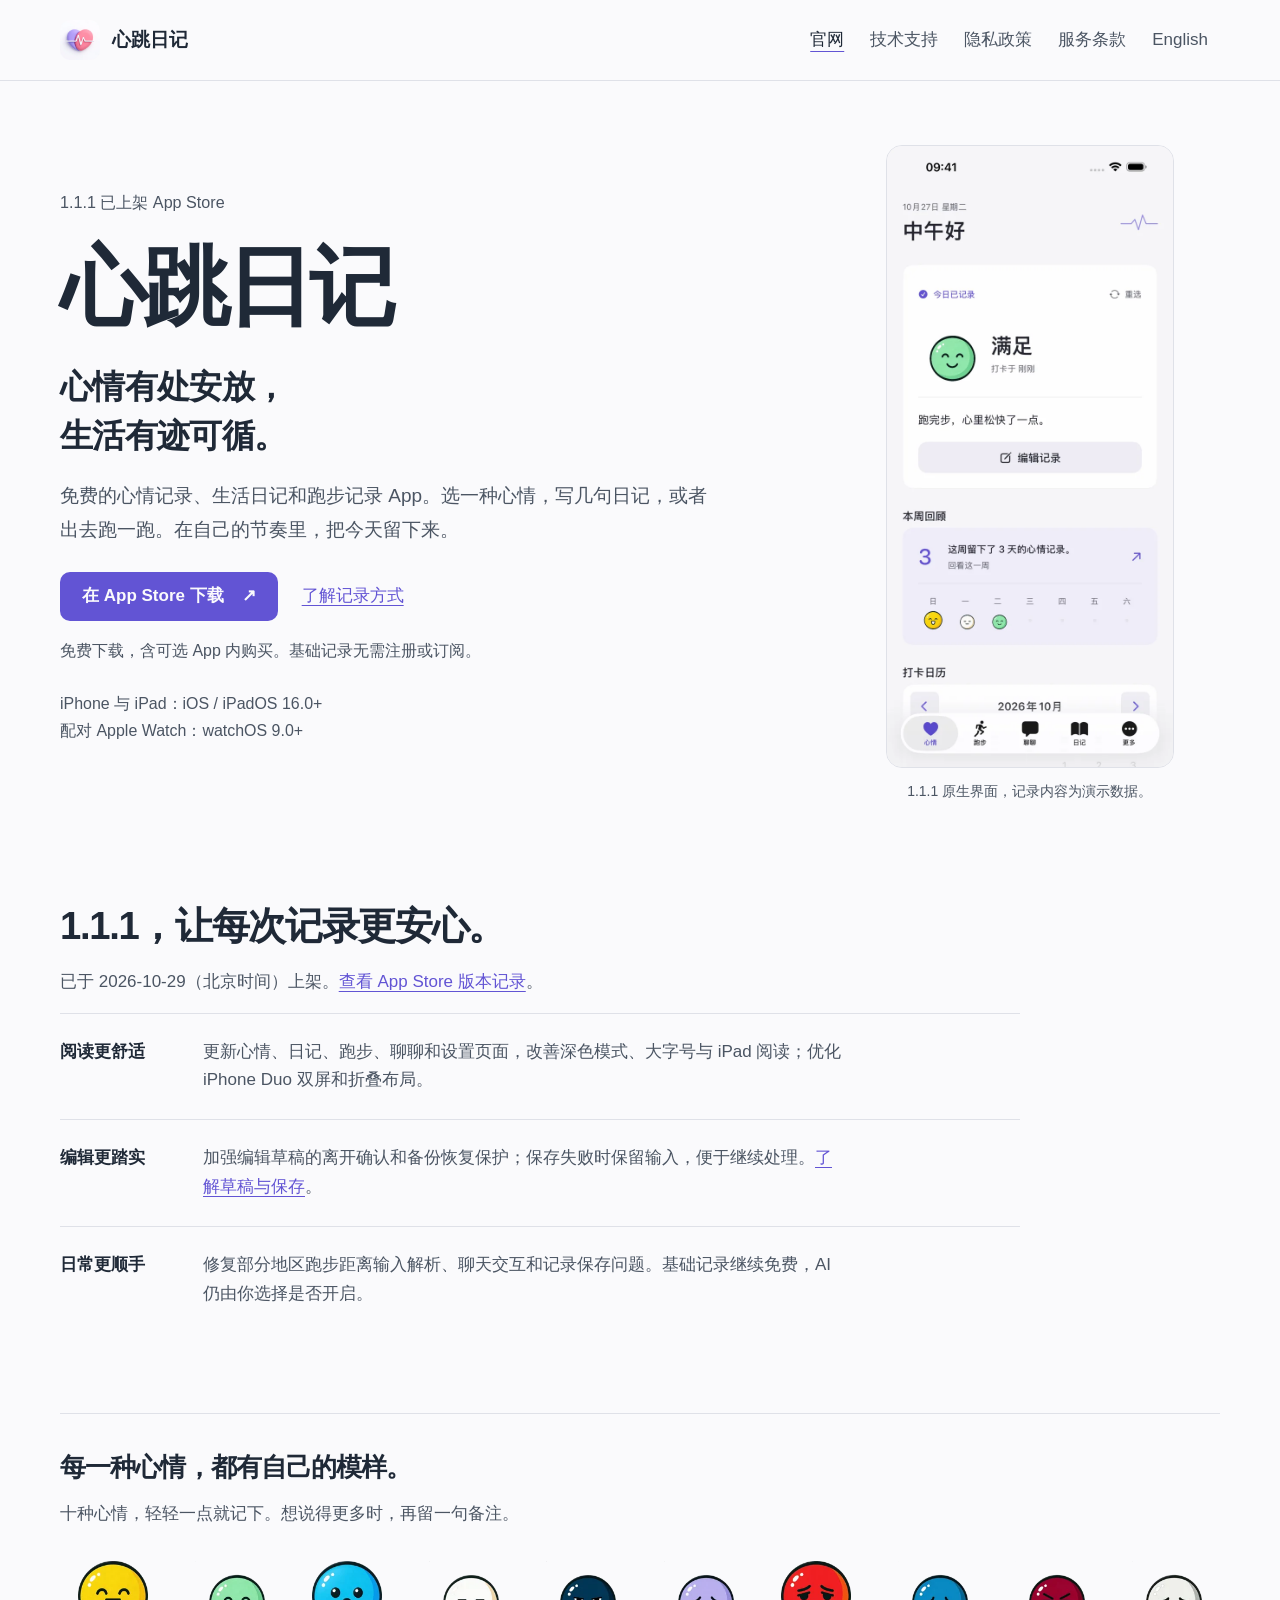
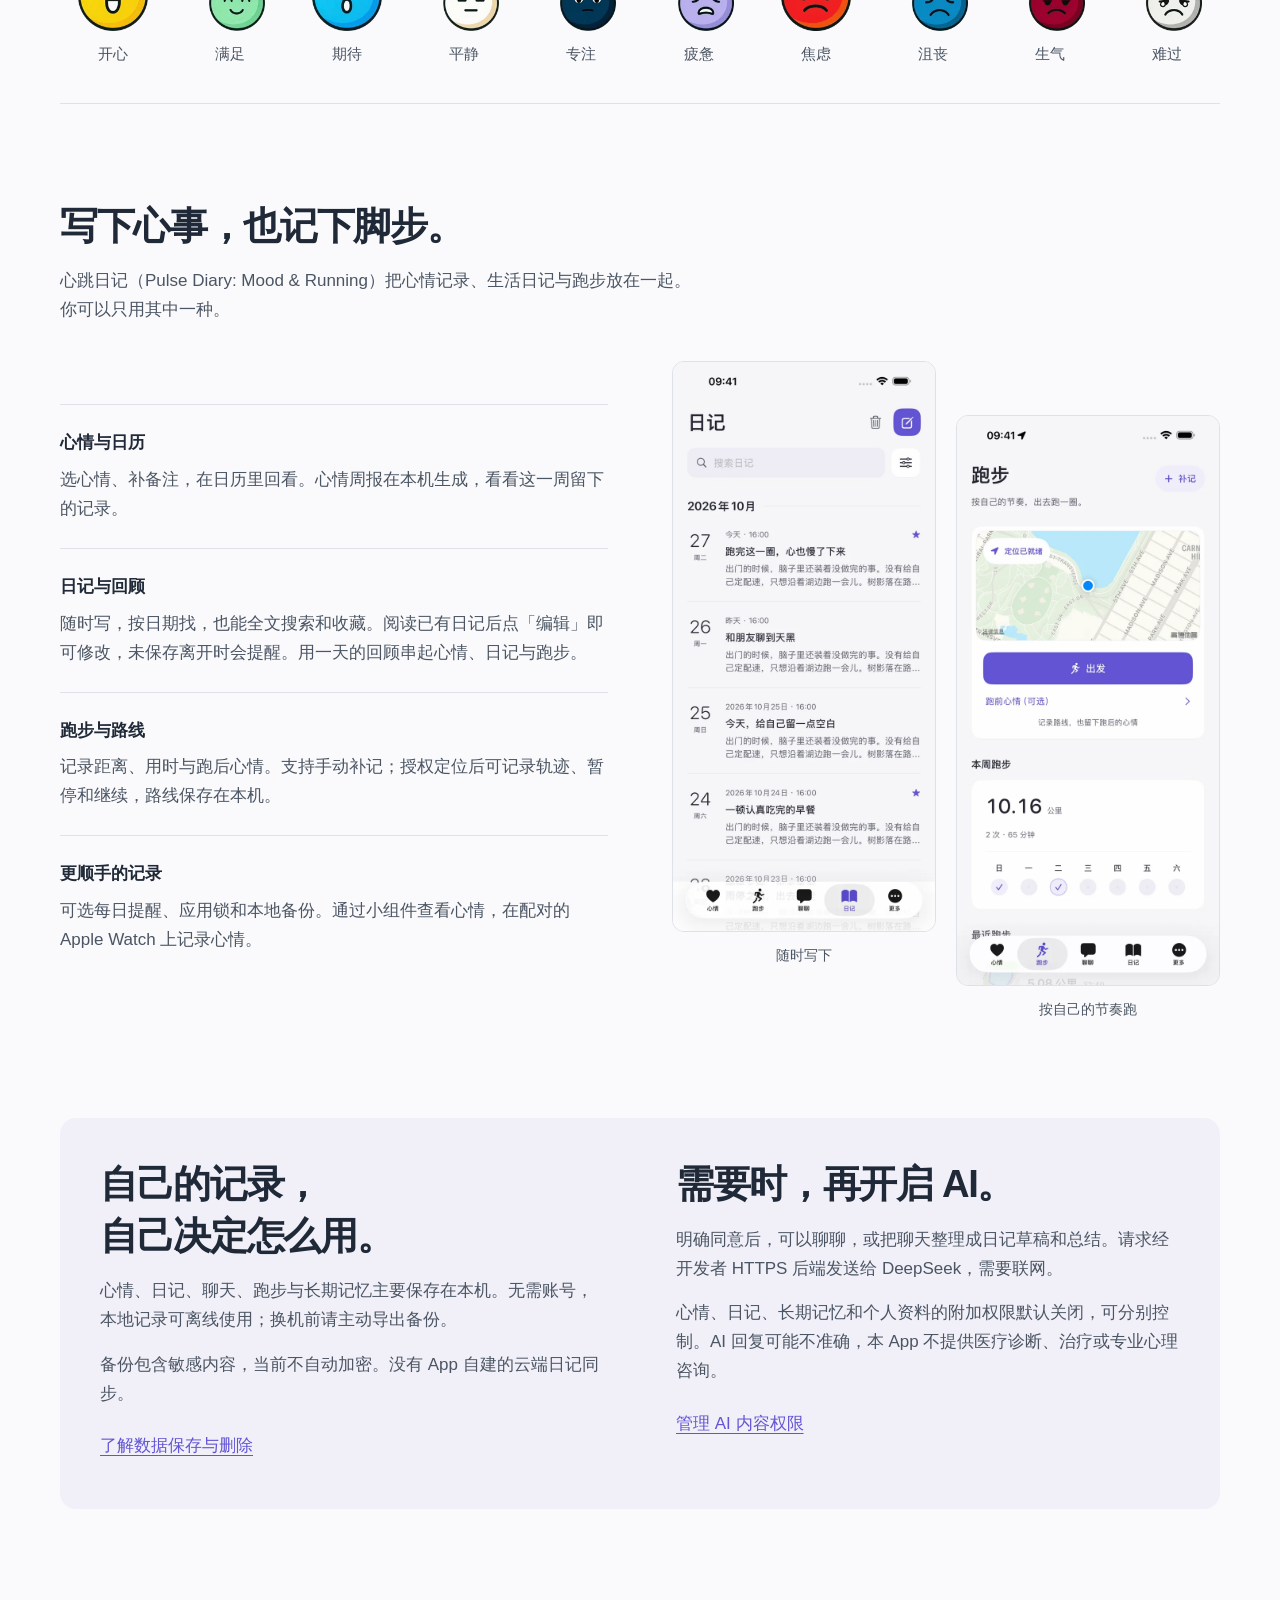
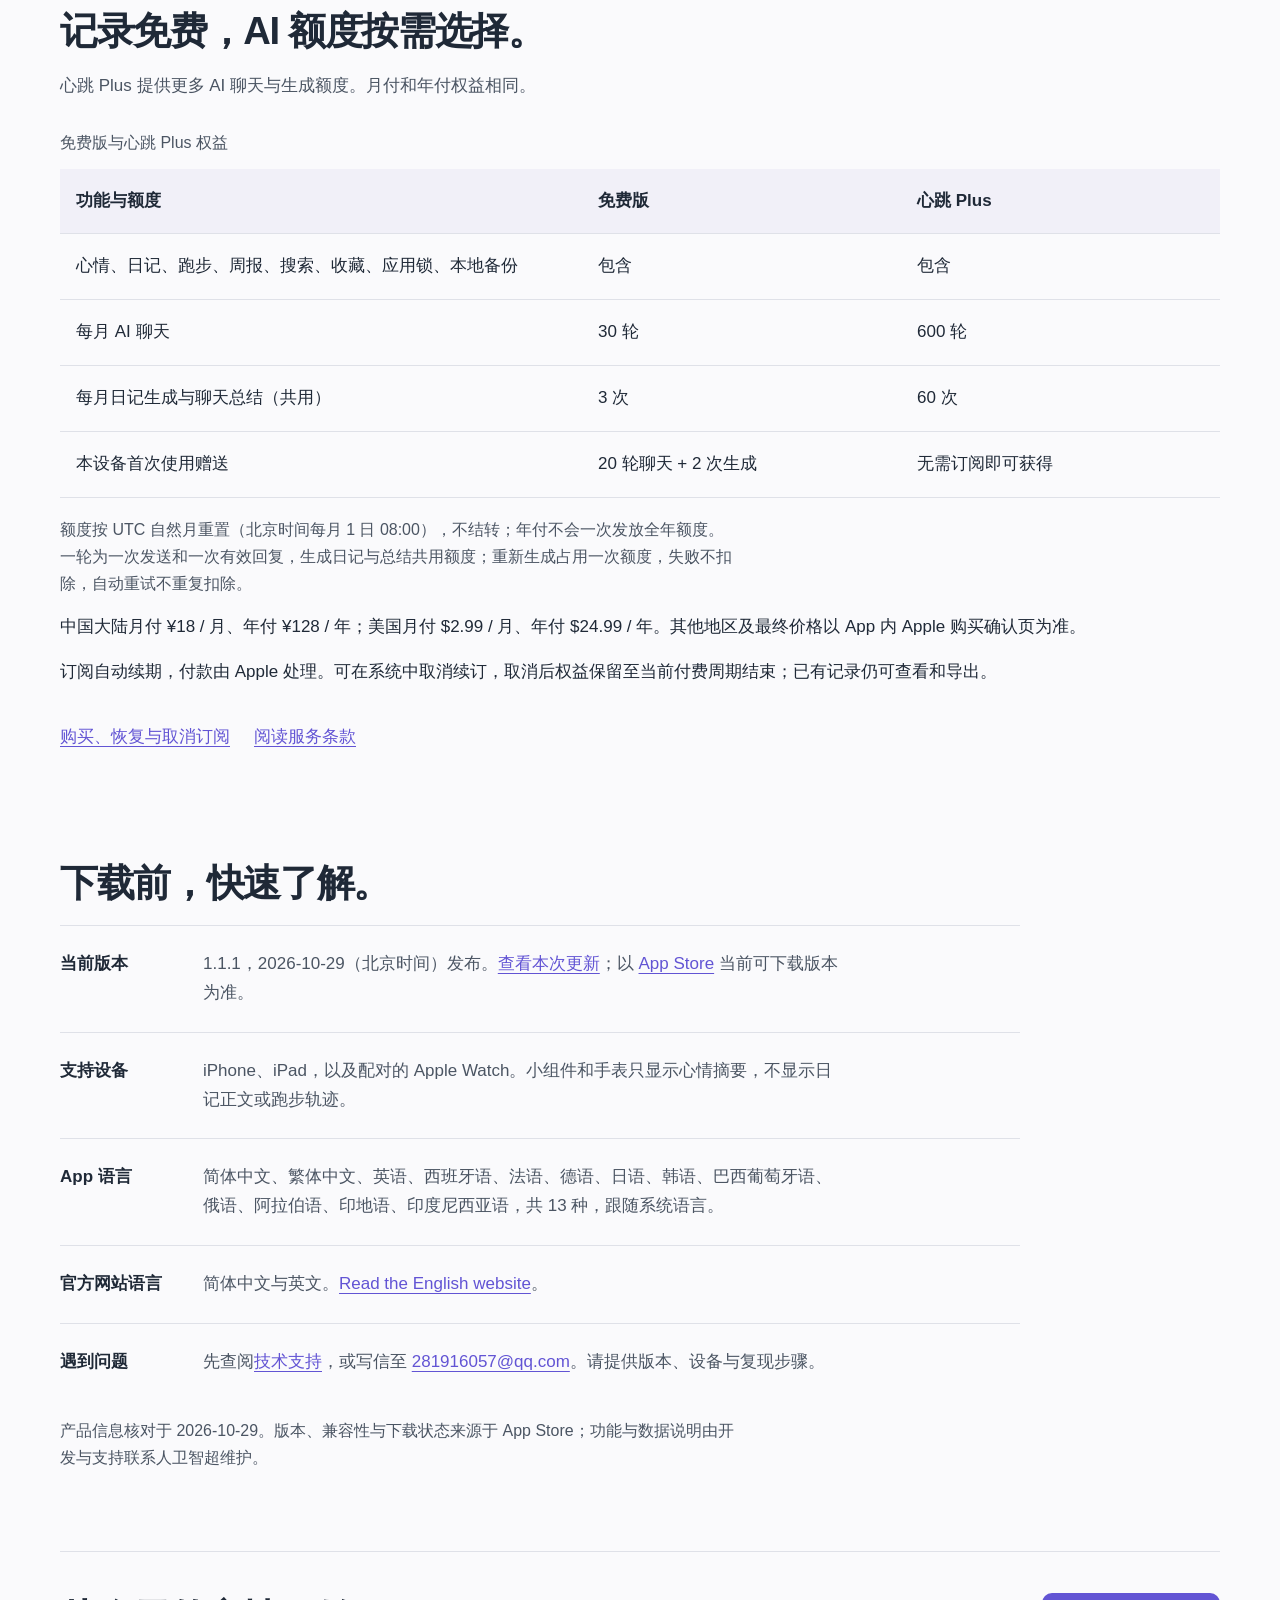
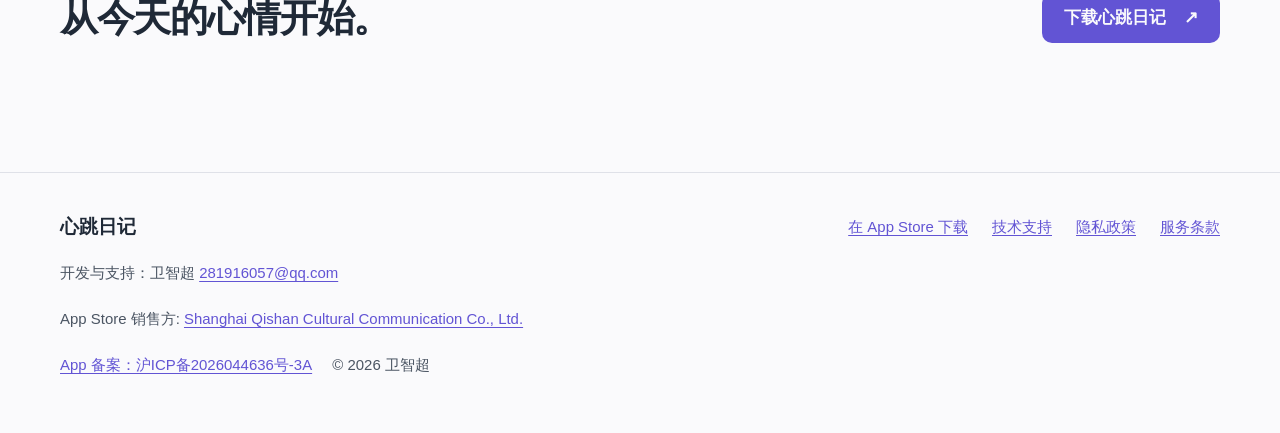
==== commit 0221df97: "Refresh bilingual website for Pulse Diary 1.1.1 release" ====
--- a/index.html
+++ b/index.html
@@ -4,12 +4,13 @@
 <meta charset="utf-8">
 <meta name="viewport" content="width=device-width, initial-scale=1">
 <title>心跳日记：情绪记录与跑步 | 官方网站与下载</title>
-<meta name="description" content="心跳日记 1.1.0 已上架 App Store。免费记录心情、写日记、保存跑步路线、回看心情周报；按需开启 AI 聊天与心跳 Plus。支持 iPhone、iPad 和配对 Apple Watch。">
+<meta name="description" content="心跳日记 1.1.1 已上架 App Store。免费记录心情、写日记、保存跑步路线、回看心情周报；新版改善草稿保护、大字号与 iPad 阅读。可选 AI 聊天与心跳 Plus。">
 <meta name="robots" content="index, follow, max-image-preview:large">
 <meta name="theme-color" content="#fafafc">
 <meta name="apple-itunes-app" content="app-id=6761840824">
 <link rel="canonical" href="https://weizhichao1027-collab.github.io/heartbeat-diary/">
 <link rel="sitemap" type="application/xml" href="https://weizhichao1027-collab.github.io/heartbeat-diary/sitemap.xml">
+<link rel="alternate" type="text/plain" title="Official product facts" href="https://weizhichao1027-collab.github.io/heartbeat-diary/llms.txt">
 <link rel="alternate" hreflang="zh-Hans" href="https://weizhichao1027-collab.github.io/heartbeat-diary/">
 <link rel="alternate" hreflang="en" href="https://weizhichao1027-collab.github.io/heartbeat-diary/en/">
 <link rel="alternate" hreflang="x-default" href="https://weizhichao1027-collab.github.io/heartbeat-diary/">
@@ -19,7 +20,7 @@
 <meta property="og:type" content="website">
 <meta property="og:site_name" content="心跳日记 / Pulse Diary">
 <meta property="og:title" content="心跳日记：情绪记录与跑步 | 官方网站与下载">
-<meta property="og:description" content="心跳日记 1.1.0 已上架 App Store。免费记录心情、写日记、保存跑步路线、回看心情周报；按需开启 AI 聊天与心跳 Plus。支持 iPhone、iPad 和配对 Apple Watch。">
+<meta property="og:description" content="心跳日记 1.1.1 已上架 App Store。免费记录心情、写日记、保存跑步路线、回看心情周报；新版改善草稿保护、大字号与 iPad 阅读。可选 AI 聊天与心跳 Plus。">
 <meta property="og:url" content="https://weizhichao1027-collab.github.io/heartbeat-diary/">
 <meta property="og:locale" content="zh_CN">
 <meta property="og:locale:alternate" content="en_US">
@@ -29,8 +30,9 @@
 <meta property="og:image:alt" content="心跳日记：情绪记录与跑步">
 <meta name="twitter:card" content="summary_large_image">
 <meta name="twitter:title" content="心跳日记：情绪记录与跑步 | 官方网站与下载">
-<meta name="twitter:description" content="心跳日记 1.1.0 已上架 App Store。免费记录心情、写日记、保存跑步路线、回看心情周报；按需开启 AI 聊天与心跳 Plus。支持 iPhone、iPad 和配对 Apple Watch。">
+<meta name="twitter:description" content="心跳日记 1.1.1 已上架 App Store。免费记录心情、写日记、保存跑步路线、回看心情周报；新版改善草稿保护、大字号与 iPad 阅读。可选 AI 聊天与心跳 Plus。">
 <meta name="twitter:image" content="https://weizhichao1027-collab.github.io/heartbeat-diary/assets/images/social-zh.png">
+<meta name="twitter:image:alt" content="心跳日记：情绪记录与跑步">
 <script type="application/ld+json">{
   "@context": "https://schema.org",
   "@graph": [
@@ -67,9 +69,9 @@
       "@id": "https://weizhichao1027-collab.github.io/heartbeat-diary/#webpage",
       "url": "https://weizhichao1027-collab.github.io/heartbeat-diary/",
       "name": "心跳日记：情绪记录与跑步 | 官方网站与下载",
-      "description": "心跳日记 1.1.0 已上架 App Store。免费记录心情、写日记、保存跑步路线、回看心情周报；按需开启 AI 聊天与心跳 Plus。支持 iPhone、iPad 和配对 Apple Watch。",
+      "description": "心跳日记 1.1.1 已上架 App Store。免费记录心情、写日记、保存跑步路线、回看心情周报；新版改善草稿保护、大字号与 iPad 阅读。可选 AI 聊天与心跳 Plus。",
       "inLanguage": "zh-Hans",
-      "dateModified": "2026-10-16",
+      "dateModified": "2026-10-29",
       "isPartOf": {
         "@id": "https://weizhichao1027-collab.github.io/heartbeat-diary/#website"
       },
@@ -94,8 +96,8 @@
       ],
       "applicationCategory": "LifestyleApplication",
       "operatingSystem": "iOS 16.0+, iPadOS 16.0+; companion app: watchOS 9.0+",
-      "softwareVersion": "1.1.0",
-      "dateModified": "2026-10-16",
+      "softwareVersion": "1.1.1",
+      "dateModified": "2026-10-29",
       "inLanguage": [
         "zh-Hans",
         "zh-Hant",
@@ -113,7 +115,7 @@
       ],
       "image": "https://weizhichao1027-collab.github.io/heartbeat-diary/assets/images/app-icon.webp",
       "screenshot": "https://weizhichao1027-collab.github.io/heartbeat-diary/assets/images/mood-zh-Hans.webp",
-      "description": "心跳日记 1.1.0 已上架 App Store。免费记录心情、写日记、保存跑步路线、回看心情周报；按需开启 AI 聊天与心跳 Plus。支持 iPhone、iPad 和配对 Apple Watch。",
+      "description": "心跳日记 1.1.1 已上架 App Store。免费记录心情、写日记、保存跑步路线、回看心情周报；新版改善草稿保护、大字号与 iPad 阅读。可选 AI 聊天与心跳 Plus。",
       "isAccessibleForFree": true,
       "offers": {
         "@type": "Offer",
@@ -128,6 +130,10 @@
       },
       "publisher": {
         "@id": "https://weizhichao1027-collab.github.io/heartbeat-diary/#publisher"
+      },
+      "releaseNotes": "https://weizhichao1027-collab.github.io/heartbeat-diary/#whats-new",
+      "mainEntityOfPage": {
+        "@id": "https://weizhichao1027-collab.github.io/heartbeat-diary/#webpage"
       }
     }
   ]
@@ -138,15 +144,25 @@
 <header class="site-header"><div class="wrap"><a class="brand" href="./"><img src="./assets/images/app-icon.webp" width="40" height="40" alt="">心跳日记</a><nav class="nav" aria-label="网站导航"><a href="./" aria-current="page">官网</a><a href="./support/">技术支持</a><a href="./privacy/">隐私政策</a><a href="./terms/">服务条款</a><a href="./en/" lang="en" hreflang="en">English</a></nav></div></header>
 <main id="content" class="wrap" tabindex="-1"><section class="cover">
   <div class="cover-copy">
-    <p class="release">1.1.0 已上架 App Store</p>
+    <p class="release">1.1.1 已上架 App Store</p>
     <h1>心跳日记</h1>
     <p class="hero-line">心情有处安放，<br>生活有迹可循。</p>
-    <p class="lede">选一种心情，写几句日记，或者出去跑一跑。在自己的节奏里，把今天留下来。</p>
+    <p class="lede">免费的心情记录、生活日记和跑步记录 App。选一种心情，写几句日记，或者出去跑一跑。在自己的节奏里，把今天留下来。</p>
     <div class="actions"><a class="button" href="https://apps.apple.com/cn/app/id6761840824">在 App Store 下载 <span aria-hidden="true">↗</span></a><a href="#features">了解记录方式</a></div>
     <p class="note">免费下载，含可选 App 内购买。基础记录无需注册或订阅。</p>
     <p class="compatibility">iPhone 与 iPad：iOS / iPadOS 16.0+<br>配对 Apple Watch：watchOS 9.0+</p>
   </div>
-  <figure class="app-preview"><img src="./assets/images/mood-zh-Hans.webp" width="660" height="1434" fetchpriority="high" alt="心跳日记实际界面：今日心情、近一周记录与心情日历"><figcaption>App 界面示例，记录内容为演示数据。</figcaption></figure>
+  <figure class="app-preview"><img src="./assets/images/mood-zh-Hans.webp" width="660" height="1434" fetchpriority="high" alt="心跳日记 1.1.1 实际界面：今日心情、近一周记录与心情日历"><figcaption>1.1.1 原生界面，记录内容为演示数据。</figcaption></figure>
+</section>
+
+<section class="band release-notes" id="whats-new" aria-labelledby="release-title">
+  <h2 id="release-title">1.1.1，让每次记录更安心。</h2>
+  <p class="section-intro">已于 <time datetime="2026-10-29T01:47:44+08:00">2026-10-29（北京时间）</time>上架。<a href="https://apps.apple.com/cn/app/id6761840824">查看 App Store 版本记录</a>。</p>
+  <dl class="facts">
+    <div><dt>阅读更舒适</dt><dd>更新心情、日记、跑步、聊聊和设置页面，改善深色模式、大字号与 iPad 阅读；优化 iPhone Duo 双屏和折叠布局。</dd></div>
+    <div><dt>编辑更踏实</dt><dd>加强编辑草稿的离开确认和备份恢复保护；保存失败时保留输入，便于继续处理。<a href="./support/#drafts">了解草稿与保存</a>。</dd></div>
+    <div><dt>日常更顺手</dt><dd>修复部分地区跑步距离输入解析、聊天交互和记录保存问题。基础记录继续免费，AI 仍由你选择是否开启。</dd></div>
+  </dl>
 </section>
 
 <section class="mood-section" aria-labelledby="mood-title">
@@ -171,7 +187,7 @@
   <p class="section-intro">心跳日记（Pulse Diary: Mood &amp; Running）把心情记录、生活日记与跑步放在一起。你可以只用其中一种。</p>
   <div class="feature-layout"><dl class="facts">
     <div><dt>心情与日历</dt><dd>选心情、补备注，在日历里回看。心情周报在本机生成，看看这一周留下的记录。</dd></div>
-    <div><dt>日记与回顾</dt><dd>随时写，按日期找，也能全文搜索和收藏。用一天的回顾串起心情、日记与跑步。</dd></div>
+    <div><dt>日记与回顾</dt><dd>随时写，按日期找，也能全文搜索和收藏。阅读已有日记后点「编辑」即可修改，未保存离开时会提醒。用一天的回顾串起心情、日记与跑步。</dd></div>
     <div><dt>跑步与路线</dt><dd>记录距离、用时与跑后心情。支持手动补记；授权定位后可记录轨迹、暂停和继续，路线保存在本机。</dd></div>
     <div><dt>更顺手的记录</dt><dd>可选每日提醒、应用锁和本地备份。通过小组件查看心情，在配对的 Apple Watch 上记录心情。</dd></div>
   </dl><div class="screen-pair"><figure><img src="./assets/images/diary-zh-Hans.webp" width="660" height="1434" loading="lazy" alt="日记列表实际界面"><figcaption>随时写下</figcaption></figure><figure><img src="./assets/images/running-zh-Hans.webp" width="660" height="1434" loading="lazy" alt="跑步记录实际界面"><figcaption>按自己的节奏跑</figcaption></figure></div></div>
@@ -190,12 +206,12 @@
 <div class="actions"><a href="./support/#subscriptions">购买、恢复与取消订阅</a><a href="./terms/">阅读服务条款</a></div></section>
 
 <section class="band product-facts" id="about"><h2>下载前，快速了解。</h2><dl class="facts">
-<div><dt>当前版本</dt><dd>1.1.0，2026 年 10 月 16 日发布。心情形象统一，完善跑步暂停与路线分段，改进保存与备份恢复，加入心跳 Plus 购买、恢复和额度查看。</dd></div>
+<div><dt>当前版本</dt><dd>1.1.1，2026-10-29（北京时间）发布。<a href="#whats-new">查看本次更新</a>；以 <a href="https://apps.apple.com/cn/app/id6761840824">App Store</a> 当前可下载版本为准。</dd></div>
 <div><dt>支持设备</dt><dd>iPhone、iPad，以及配对的 Apple Watch。小组件和手表只显示心情摘要，不显示日记正文或跑步轨迹。</dd></div>
 <div><dt>App 语言</dt><dd>简体中文、繁体中文、英语、西班牙语、法语、德语、日语、韩语、巴西葡萄牙语、俄语、阿拉伯语、印地语、印度尼西亚语，共 13 种，跟随系统语言。</dd></div>
 <div><dt>官方网站语言</dt><dd>简体中文与英文。<a href="./en/" lang="en">Read the English website</a>。</dd></div>
 <div><dt>遇到问题</dt><dd>先查阅<a href="./support/">技术支持</a>，或写信至 <a href="mailto:281916057@qq.com">281916057@qq.com</a>。请提供版本、设备与复现步骤。</dd></div>
-</dl></section>
+</dl><p class="note">产品信息核对于 2026-10-29。版本、兼容性与下载状态来源于 App Store；功能与数据说明由开发与支持联系人卫智超维护。</p></section>
 <section class="download-band"><h2>从今天的心情开始。</h2><a class="button" href="https://apps.apple.com/cn/app/id6761840824">下载心跳日记 <span aria-hidden="true">↗</span></a></section>
 </main>
 <footer class="site-footer"><div class="wrap"><div class="footer-top"><strong>心跳日记</strong><a href="https://apps.apple.com/cn/app/id6761840824">在 App Store 下载</a><a href="./support/">技术支持</a><a href="./privacy/">隐私政策</a><a href="./terms/">服务条款</a></div><p>开发与支持：卫智超 <a href="mailto:281916057@qq.com">281916057@qq.com</a></p><p>App Store 销售方: <a href="https://apps.apple.com/developer/id1891134548">Shanghai Qishan Cultural Communication Co., Ltd.</a></p><p><a href="https://beian.miit.gov.cn/">App 备案：沪ICP备2026044636号-3A</a> <span>© 2026 卫智超</span></p></div></footer>
--- a/assets/site.css
+++ b/assets/site.css
@@ -84,6 +84,14 @@
 tbody th { inline-size: 45%; font-weight: 500; }
 td { inline-size: 27.5%; }
 .product-facts { max-inline-size: 960px; }
+.release-notes { max-inline-size: 960px; }
+.breadcrumbs { margin-block-end: 24px; color: var(--muted); font-size: .94rem; }
+.breadcrumbs a { display: inline-flex; align-items: center; min-block-size: 44px; }
+.quick-help { display: flex; flex-wrap: wrap; gap: 8px 24px; margin-block: -16px 40px; padding-block: 16px; border-block: 1px solid var(--line); }
+.quick-help a, .question-link { display: inline-flex; align-items: center; min-block-size: 44px; }
+.question-link { color: var(--ink); text-decoration-color: var(--line); }
+.question-link:hover { color: var(--accent); text-decoration-color: currentColor; }
+.answer:has(:target) { background: var(--card); }
 .download-band { display: flex; flex-wrap: wrap; align-items: center; justify-content: space-between; gap: 24px; margin-block-start: 80px; padding-block: 40px; border-block-start: 1px solid var(--line); }
 .download-band h2 { margin: 0; }
 .doc-title { max-inline-size: 900px; margin-block-end: 48px; }
